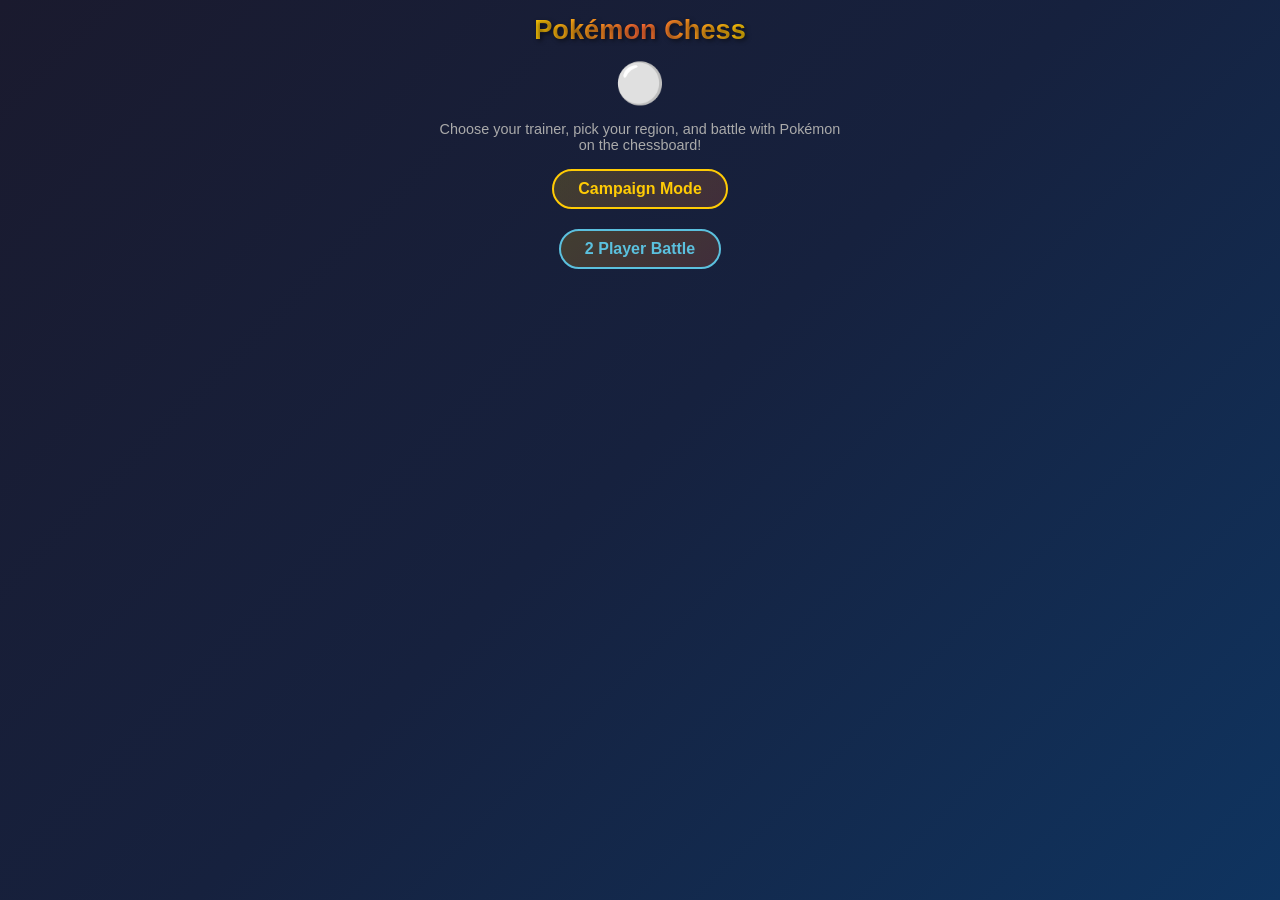
==== index.html @ b6a2389e "Add single-player campaign mode with AI, gym leaders, and Mew boss fight Major feature additions: - " ====
<!DOCTYPE html>
<html lang="en">
<head>
<meta charset="UTF-8">
<meta name="viewport" content="width=device-width, initial-scale=1.0, user-scalable=no">
<title>Pok&eacute;mon Chess</title>
<style>
*{margin:0;padding:0;box-sizing:border-box}
body{background:linear-gradient(135deg,#1a1a2e 0%,#16213e 50%,#0f3460 100%);min-height:100vh;display:flex;flex-direction:column;align-items:center;font-family:'Segoe UI',Tahoma,Geneva,Verdana,sans-serif;color:#fff;overflow-x:hidden;padding:8px;-webkit-tap-highlight-color:transparent;user-select:none}
h1{font-size:1.7em;margin:6px 0;text-align:center;text-shadow:2px 2px 4px rgba(0,0,0,.5);background:linear-gradient(90deg,#ffcb05,#ff6b35,#ffcb05);-webkit-background-clip:text;-webkit-text-fill-color:transparent;background-clip:text}
.screen{display:none;flex-direction:column;align-items:center;width:100%;max-width:420px}
.screen.active{display:flex}
.subtitle{color:#ffcb05;font-size:1.1em;margin:8px 0 4px;text-align:center}
.section-label{color:#aaa;font-size:.8em;margin:10px 0 4px;text-transform:uppercase;letter-spacing:1px}
.name-input{width:80%;max-width:260px;padding:9px 14px;border:2px solid #ffcb05;border-radius:12px;background:rgba(255,255,255,.08);color:#fff;font-size:1.05em;text-align:center;outline:none}
.name-input::placeholder{color:rgba(255,255,255,.3)}
.name-input:focus{border-color:#ff6b35}
.avatar-grid{display:grid;grid-template-columns:repeat(4,1fr);gap:6px;margin:4px 0;width:100%;max-width:300px}
.avatar-option{display:flex;flex-direction:column;align-items:center;padding:6px 2px;border:2px solid rgba(255,255,255,.12);border-radius:10px;background:rgba(255,255,255,.04);cursor:pointer;transition:all .15s}
.avatar-option:active{transform:scale(.95)}
.avatar-option.selected{border-color:#ffcb05;background:rgba(255,203,5,.15)}
.avatar-option img{width:44px;height:44px;image-rendering:pixelated}
.avatar-option span{font-size:.55em;color:#ccc;margin-top:1px}
.region-grid{display:grid;grid-template-columns:1fr 1fr;gap:7px;width:100%;margin:4px 0}
.region-card{border:2px solid rgba(255,255,255,.12);border-radius:12px;padding:8px 6px;background:rgba(255,255,255,.04);cursor:pointer;transition:all .15s;text-align:center}
.region-card:active{transform:scale(.97)}
.region-card.selected{border-color:#ffcb05;background:rgba(255,203,5,.12)}
.region-card .rname{font-weight:bold;color:#ffcb05;font-size:.9em;margin-bottom:4px}
.region-card .rpoke{display:flex;justify-content:center;gap:1px;flex-wrap:wrap}
.region-card .rpoke img{width:24px;height:24px;image-rendering:pixelated}
.btn{padding:9px 24px;border:2px solid #ffcb05;border-radius:22px;background:linear-gradient(135deg,rgba(255,203,5,.18),rgba(255,107,53,.18));color:#ffcb05;font-size:1em;font-weight:bold;cursor:pointer;transition:all .2s;margin:10px 0}
.btn:active{background:rgba(255,203,5,.4);transform:scale(.95)}
.btn:disabled{opacity:.35;cursor:default}
.btn.small{padding:7px 16px;font-size:.85em;margin:6px 4px}

/* Campaign map */
.map-scroll{width:100%;max-height:65vh;overflow-y:auto;padding:4px 0}
.map-region{border:2px solid rgba(255,255,255,.1);border-radius:12px;margin:6px 0;padding:8px 10px;background:rgba(255,255,255,.04)}
.map-region.locked{opacity:.4}
.map-region.current{border-color:#ffcb05}
.map-region .mr-name{font-weight:bold;color:#ffcb05;font-size:.95em;margin-bottom:4px}
.map-region .mr-pokemon{display:flex;gap:2px;margin-bottom:6px}
.map-region .mr-pokemon img{width:20px;height:20px;image-rendering:pixelated}
.map-opp{display:flex;align-items:center;gap:8px;padding:5px 6px;border-radius:8px;margin:3px 0;background:rgba(255,255,255,.04);cursor:pointer;transition:all .15s}
.map-opp:active{transform:scale(.98)}
.map-opp.beaten{opacity:.55}
.map-opp.beaten::after{content:'\\2713';color:#4caf50;font-weight:bold;margin-left:auto;font-size:1.1em}
.map-opp.current-opp{border:1px solid #ffcb05;background:rgba(255,203,5,.1)}
.map-opp.locked-opp{opacity:.3;pointer-events:none}
.map-opp img{width:32px;height:32px;image-rendering:pixelated}
.map-opp .mo-name{font-size:.8em;font-weight:bold}
.map-opp .mo-type{font-size:.65em;color:#aaa}
.map-final{border:2px solid #da70d6;background:rgba(218,112,214,.1);border-radius:12px;margin:6px 0;padding:10px;text-align:center;cursor:pointer}
.map-final.locked{opacity:.3;pointer-events:none}
.map-final img{width:48px;height:48px;image-rendering:pixelated}
.map-final .mf-name{color:#da70d6;font-weight:bold;font-size:1.1em}

/* Pre-battle */
.prebattle-card{text-align:center;margin:10px 0;padding:16px;border:2px solid #ffcb05;border-radius:16px;background:rgba(255,255,255,.06);width:100%}
.prebattle-card img{width:64px;height:64px;image-rendering:pixelated}
.prebattle-card .pb-name{font-size:1.1em;font-weight:bold;color:#ffcb05;margin:6px 0 2px}
.prebattle-card .pb-type{color:#aaa;font-size:.8em}
.prebattle-card .pb-quote{color:#ccc;font-size:.85em;font-style:italic;margin:6px 0}
.prebattle-card .pb-pokemon{display:flex;justify-content:center;gap:3px;margin-top:6px}
.prebattle-card .pb-pokemon img{width:28px;height:28px}
.tv-badge{background:#e040fb;color:#fff;font-size:.65em;padding:2px 8px;border-radius:10px;font-weight:bold;display:inline-block;margin:4px 0}

/* VS screen */
.vs-banner{display:flex;align-items:center;gap:14px;margin:16px 0}
.vs-trainer{text-align:center}
.vs-trainer img{width:56px;height:56px;image-rendering:pixelated}
.vs-trainer .vs-name{font-weight:bold;font-size:.85em;color:#ffcb05}
.vs-trainer .vs-region{font-size:.65em;color:#aaa}
.vs-text{font-size:1.8em;font-weight:bold;color:#ff6b35;text-shadow:0 0 10px rgba(255,107,53,.5)}

/* Game screen */
#status{font-size:1em;margin:3px 0;padding:5px 16px;border-radius:18px;background:rgba(255,255,255,.1);backdrop-filter:blur(10px);text-align:center;min-height:30px;display:flex;align-items:center;justify-content:center;transition:background .3s}
#status.red-turn{background:rgba(220,50,50,.3)}
#status.blue-turn{background:rgba(50,100,220,.3)}
#status.check{background:rgba(255,200,0,.4)}
#status.gameover{background:rgba(255,215,0,.4)}
.player-bar{display:flex;align-items:center;gap:5px;width:100%;max-width:420px;padding:3px 4px;font-size:.75em}
.player-bar img.pav{width:26px;height:26px;image-rendering:pixelated;border-radius:50%;border:2px solid rgba(255,255,255,.2)}
.player-bar.active-turn img.pav{border-color:#ffcb05}
.player-bar .pname{font-weight:bold}
.player-bar .pregion{color:#aaa;font-size:.8em}
.player-bar .captured-row{display:flex;flex-wrap:wrap;gap:1px;margin-left:auto}
.player-bar .captured-row img{width:16px;height:16px;image-rendering:pixelated}
#board-container{position:relative;width:min(95vw,420px);height:min(95vw,420px)}
#board{display:grid;grid-template-columns:repeat(8,1fr);grid-template-rows:repeat(8,1fr);width:100%;height:100%;border:3px solid #ffcb05;border-radius:6px;overflow:hidden;box-shadow:0 0 25px rgba(255,203,5,.3)}
.cell{display:flex;align-items:center;justify-content:center;position:relative;cursor:pointer;transition:background .15s}
.cell.light{background:#f0d9b5}
.cell.dark{background:#b58863}
.cell.selected{background:#ffeb3b!important;box-shadow:inset 0 0 10px rgba(255,200,0,.6)}
.cell.legal{background:radial-gradient(circle,rgba(0,0,0,.25) 22%,transparent 23%) center/100% 100% no-repeat,inherit}
.cell.capture-legal{background:radial-gradient(circle,transparent 50%,rgba(0,0,0,.25) 51%) center/100% 100% no-repeat,inherit}
.cell.last-from{background:rgba(255,255,100,.45)!important}
.cell.last-to{background:rgba(255,255,100,.55)!important}
.cell.in-check{background:radial-gradient(circle,#f00 0%,#ff000088 40%,transparent 70%) center/100% 100% no-repeat,inherit!important}
.cell img{width:85%;height:85%;image-rendering:pixelated;pointer-events:none;filter:drop-shadow(1px 1px 2px rgba(0,0,0,.4));transition:transform .15s}
.cell:active img{transform:scale(1.1)}
.cell .piece-label{position:absolute;bottom:0;font-size:.4em;font-weight:bold;color:#333;text-shadow:0 0 3px #fff;pointer-events:none;line-height:1}
#controls{margin:4px 0;display:flex;gap:6px;flex-wrap:wrap;justify-content:center}
#controls button{padding:6px 14px;border:2px solid #ffcb05;border-radius:18px;background:rgba(255,203,5,.12);color:#ffcb05;font-size:.8em;font-weight:bold;cursor:pointer;transition:all .2s}
#controls button:active{background:rgba(255,203,5,.35);transform:scale(.95)}

/* Promotion overlay */
#promotion-overlay{display:none;position:fixed;top:0;left:0;right:0;bottom:0;background:rgba(0,0,0,.75);z-index:100;align-items:center;justify-content:center}
#promotion-overlay.active{display:flex}
#promotion-box{background:linear-gradient(135deg,#2a2a4a,#1a1a3e);border:3px solid #ffcb05;border-radius:16px;padding:18px;text-align:center}
#promotion-box h2{margin-bottom:12px;color:#ffcb05;font-size:1.1em}
#promotion-options{display:flex;gap:8px;justify-content:center}
.promo-choice{width:60px;height:60px;border:2px solid #ffcb05;border-radius:10px;background:rgba(255,255,255,.1);cursor:pointer;display:flex;flex-direction:column;align-items:center;justify-content:center;padding:3px}
.promo-choice:active{background:rgba(255,203,5,.3);transform:scale(.95)}
.promo-choice img{width:36px;height:36px;image-rendering:pixelated}
.promo-choice span{font-size:.5em;color:#ccc;margin-top:1px}

/* Capture move text */
#move-announce{position:fixed;top:40%;left:50%;transform:translate(-50%,-50%);font-size:1.15em;font-weight:bold;color:#ffcb05;text-shadow:2px 2px 6px rgba(0,0,0,.9),0 0 20px rgba(255,203,5,.4);z-index:50;pointer-events:none;white-space:nowrap;opacity:0;transition:none}
#move-announce.show{animation:moveAnim 1.6s ease-out forwards}
@keyframes moveAnim{0%{opacity:1;transform:translate(-50%,-50%) scale(.8)}15%{opacity:1;transform:translate(-50%,-50%) scale(1.1)}70%{opacity:1}100%{opacity:0;transform:translate(-50%,-70%) scale(1)}}

/* Legend */
#legend{margin-top:3px;display:grid;grid-template-columns:1fr 1fr;gap:1px 14px;font-size:.62em;color:#aaa;max-width:420px;width:100%}
.legend-item{display:flex;align-items:center;gap:3px}
.legend-item img{width:16px;height:16px;image-rendering:pixelated}
.legend-hdr{grid-column:1/-1;font-size:1.1em;color:#ffcb05;font-weight:bold;margin:3px 0 1px}

/* Campaign complete */
.champion-screen{text-align:center;padding:20px}
.champion-screen img{width:80px;height:80px;image-rendering:pixelated}
.champion-screen h2{color:#ffcb05;margin:10px 0}

.title-pokeball{font-size:2.5em;margin:8px 0;animation:float 3s ease-in-out infinite}
@keyframes float{0%,100%{transform:translateY(0) rotate(0deg)}50%{transform:translateY(-8px) rotate(10deg)}}
</style>
</head>
<body>
<h1>Pok&eacute;mon Chess</h1>

<!-- TITLE -->
<div class="screen active" id="screen-title">
  <div class="title-pokeball">&#9898;</div>
  <p style="color:#aaa;text-align:center;margin:6px 0;font-size:.9em">
    Choose your trainer, pick your region, and battle with Pok&eacute;mon on the chessboard!
  </p>
  <button class="btn" onclick="startCampaign()">Campaign Mode</button>
  <button class="btn" onclick="start2Player()" style="border-color:#5bc0de;color:#5bc0de">2 Player Battle</button>
</div>

<!-- CAMPAIGN SETUP (player only) -->
<div class="screen" id="screen-camp-setup">
  <div class="subtitle">Create Your Trainer</div>
  <div class="section-label">Your Name</div>
  <input class="name-input" id="cs-name" placeholder="Enter name..." maxlength="16" autocomplete="off">
  <div class="section-label">Partner Pok&eacute;mon</div>
  <div class="avatar-grid" id="cs-avatars"></div>
  <div class="section-label">Choose Your Region</div>
  <div class="region-grid" id="cs-regions"></div>
  <button class="btn" id="cs-go" disabled onclick="finishCampSetup()">Begin Journey!</button>
</div>

<!-- CAMPAIGN MAP -->
<div class="screen" id="screen-map">
  <div class="subtitle" id="map-title">Campaign Map</div>
  <div class="map-scroll" id="map-scroll"></div>
  <button class="btn small" onclick="showScreen('screen-title')">Back to Title</button>
</div>

<!-- PRE-BATTLE -->
<div class="screen" id="screen-prebattle">
  <div class="subtitle">Trainer Battle!</div>
  <div class="prebattle-card" id="pb-card"></div>
  <button class="btn" id="pb-battle" onclick="launchBattle()">Battle!</button>
  <button class="btn small" onclick="showScreen('screen-map')">Back to Map</button>
</div>

<!-- VS SCREEN -->
<div class="screen" id="screen-vs">
  <div style="margin-top:16px;color:#aaa;font-size:.85em">GET READY!</div>
  <div class="vs-banner" id="vs-banner"></div>
</div>

<!-- 2 PLAYER SETUP (P1) -->
<div class="screen" id="screen-p1">
  <div class="subtitle">Player 1 &mdash; Create Your Trainer</div>
  <div class="section-label">Your Name</div>
  <input class="name-input" id="p1-name" placeholder="Enter name..." maxlength="16" autocomplete="off">
  <div class="section-label">Partner Pok&eacute;mon</div>
  <div class="avatar-grid" id="p1-avatars"></div>
  <div class="section-label">Choose Your Region</div>
  <div class="region-grid" id="p1-regions"></div>
  <button class="btn" id="p1-next" disabled onclick="finishP1()">Next &rarr;</button>
</div>

<!-- 2 PLAYER SETUP (P2) -->
<div class="screen" id="screen-p2">
  <div class="subtitle">Player 2 &mdash; Create Your Trainer</div>
  <div class="section-label">Your Name</div>
  <input class="name-input" id="p2-name" placeholder="Enter name..." maxlength="16" autocomplete="off">
  <div class="section-label">Partner Pok&eacute;mon</div>
  <div class="avatar-grid" id="p2-avatars"></div>
  <div class="section-label">Choose Your Region</div>
  <div class="region-grid" id="p2-regions"></div>
  <button class="btn" id="p2-next" disabled onclick="finishP2()">Battle! &#9889;</button>
</div>

<!-- GAME -->
<div class="screen" id="screen-game">
  <div class="player-bar" id="bar-top"></div>
  <div id="status"></div>
  <div id="board-container"><div id="board"></div></div>
  <div class="player-bar" id="bar-bottom"></div>
  <div id="controls"></div>
  <div id="legend"></div>
</div>

<!-- CHAMPION -->
<div class="screen" id="screen-champion">
  <div class="champion-screen" id="champ-content"></div>
</div>

<div id="promotion-overlay"><div id="promotion-box"><h2>Choose Evolution!</h2><div id="promotion-options"></div></div></div>
<div id="move-announce"></div>

<script>
// ============================================================
// POKÉMON CHESS — Campaign + 2-Player + AI Engine
// ============================================================

const S = 'https://raw.githubusercontent.com/PokeAPI/sprites/master/sprites/pokemon/';
function sprite(id) { return S + id + '.png'; }

// ===== REGIONS =====
const REGIONS = {
  kanto: { name:'Kanto', pieces:{
    K:{id:25,name:'Pikachu',move:'Thunderbolt'},Q:{id:150,name:'Mewtwo',move:'Psystrike'},
    R:{id:143,name:'Snorlax',move:'Body Slam'},B:{id:94,name:'Gengar',move:'Shadow Ball'},
    N:{id:78,name:'Rapidash',move:'Fire Blast'},P:{id:133,name:'Eevee',move:'Quick Attack'}}},
  johto: { name:'Johto', pieces:{
    K:{id:157,name:'Typhlosion',move:'Eruption'},Q:{id:249,name:'Lugia',move:'Aeroblast'},
    R:{id:208,name:'Steelix',move:'Iron Tail'},B:{id:196,name:'Espeon',move:'Psybeam'},
    N:{id:234,name:'Stantler',move:'Zen Headbutt'},P:{id:175,name:'Togepi',move:'Metronome'}}},
  hoenn: { name:'Hoenn', pieces:{
    K:{id:257,name:'Blaziken',move:'Blaze Kick'},Q:{id:384,name:'Rayquaza',move:'Dragon Ascent'},
    R:{id:306,name:'Aggron',move:'Iron Head'},B:{id:282,name:'Gardevoir',move:'Moonblast'},
    N:{id:359,name:'Absol',move:'Night Slash'},P:{id:258,name:'Mudkip',move:'Water Gun'}}},
  sinnoh: { name:'Sinnoh', pieces:{
    K:{id:448,name:'Lucario',move:'Aura Sphere'},Q:{id:483,name:'Dialga',move:'Roar of Time'},
    R:{id:411,name:'Bastiodon',move:'Metal Burst'},B:{id:468,name:'Togekiss',move:'Air Slash'},
    N:{id:405,name:'Luxray',move:'Thunder Fang'},P:{id:393,name:'Piplup',move:'Bubble Beam'}}},
  unova: { name:'Unova', pieces:{
    K:{id:571,name:'Zoroark',move:'Night Daze'},Q:{id:644,name:'Zekrom',move:'Bolt Strike'},
    R:{id:623,name:'Golurk',move:'Shadow Punch'},B:{id:609,name:'Chandelure',move:'Inferno'},
    N:{id:523,name:'Zebstrika',move:'Wild Charge'},P:{id:501,name:'Oshawott',move:'Razor Shell'}}},
  kalos: { name:'Kalos', pieces:{
    K:{id:658,name:'Greninja',move:'Water Shuriken'},Q:{id:716,name:'Xerneas',move:'Moonblast'},
    R:{id:713,name:'Avalugg',move:'Avalanche'},B:{id:655,name:'Delphox',move:'Mystical Fire'},
    N:{id:673,name:'Gogoat',move:'Horn Leech'},P:{id:656,name:'Froakie',move:'Bubble'}}},
  legendary: { name:'Legendary', pieces:{
    K:{id:151,name:'Mew',move:'Psychic'},Q:{id:493,name:'Arceus',move:'Judgment'},
    R:{id:383,name:'Groudon',move:'Precipice Blades'},B:{id:484,name:'Palkia',move:'Spacial Rend'},
    N:{id:245,name:'Suicune',move:'Hydro Pump'},P:{id:251,name:'Celebi',move:'Leaf Storm'}}},
};

const ROLE = {K:'King',Q:'Queen',R:'Rook',B:'Bishop',N:'Knight',P:'Pawn'};

const AVATARS = [
  {id:25,name:'Pikachu'},{id:6,name:'Charizard'},{id:150,name:'Mewtwo'},{id:448,name:'Lucario'},
  {id:133,name:'Eevee'},{id:658,name:'Greninja'},{id:384,name:'Rayquaza'},{id:94,name:'Gengar'},
  {id:249,name:'Lugia'},{id:257,name:'Blaziken'},{id:571,name:'Zoroark'},{id:282,name:'Gardevoir'},
];

// ===== CAMPAIGN OPPONENTS =====
const CAMPAIGN = [
  // Kanto
  {region:'kanto',name:'Bug Catcher Sam',avatarId:10,depth:2,mistakes:.45,quote:"My bugs are ready to battle!"},
  {region:'kanto',name:'Lass Jenny',avatarId:35,depth:2,mistakes:.35,quote:"Don't underestimate me!"},
  {region:'kanto',name:'Gym Leader Brock',avatarId:95,depth:2,mistakes:.18,quote:"My rock-solid defense is unbreakable!",gym:true},
  // Johto
  {region:'johto',name:'Youngster Joey',avatarId:19,depth:2,mistakes:.3,quote:"My Rattata is in the top percentage!"},
  {region:'johto',name:'Kimono Girl Naoko',avatarId:197,depth:2,mistakes:.2,quote:"The dance of battle begins..."},
  {region:'johto',name:'Gym Leader Whitney',avatarId:241,depth:2,mistakes:.1,quote:"Everyone says I'm really strong!",gym:true},
  // Hoenn
  {region:'hoenn',name:'Swimmer Darcy',avatarId:320,depth:2,mistakes:.18,quote:"The waves brought me a challenger!"},
  {region:'hoenn',name:'Ninja Boy Hiro',avatarId:291,depth:3,mistakes:.25,quote:"You won't see my moves coming!"},
  {region:'hoenn',name:'Gym Leader Norman',avatarId:289,depth:3,mistakes:.15,quote:"As a father and a leader, I won't hold back!",gym:true},
  // Sinnoh
  {region:'sinnoh',name:'Aroma Lady Rose',avatarId:407,depth:2,mistakes:.15,quote:"My garden taught me patience!"},
  {region:'sinnoh',name:'Ace Trainer Kenji',avatarId:398,depth:3,mistakes:.15,quote:"I've trained for this moment!"},
  {region:'sinnoh',name:'Gym Leader Volkner',avatarId:466,depth:3,mistakes:.05,quote:"Finally, a challenger worth my time!",gym:true},
  // Unova
  {region:'unova',name:'Scientist Colress',avatarId:601,depth:3,mistakes:.12,quote:"I shall analyze your every move!"},
  {region:'unova',name:'Veteran Rosa',avatarId:612,depth:3,mistakes:.06,quote:"I've defeated countless trainers!"},
  {region:'unova',name:'Gym Leader Elesa',avatarId:587,depth:3,mistakes:0,quote:"Prepare to be dazzled!",gym:true},
  // Kalos
  {region:'kalos',name:'Tourist Alexa',avatarId:695,depth:3,mistakes:.05,quote:"I've traveled the world for this!"},
  {region:'kalos',name:'Battle Girl Korrina',avatarId:701,depth:3,mistakes:0,quote:"My fighting spirit is unmatched!"},
  {region:'kalos',name:'Gym Leader Diantha',avatarId:700,depth:4,mistakes:.05,quote:"As Champion, I accept your challenge!",gym:true},
  // Mew
  {region:'legendary',name:'Mew',avatarId:151,depth:4,mistakes:0,quote:"Mew! Mew mew mew!",final:true},
];

const REGION_ORDER = ['kanto','johto','hoenn','sinnoh','unova','kalos'];

// ===== TV CHARACTERS (5% random encounter) =====
const TV_CHARS = [
  {name:'Ash Ketchum',avatarId:25,region:'kanto',depth:3,mistakes:.1,quote:"I'm gonna be a Pokémon Master!"},
  {name:'Misty',avatarId:121,region:'kanto',depth:2,mistakes:.15,quote:"I'm the Cerulean City Gym Leader!"},
  {name:'Gary Oak',avatarId:9,region:'kanto',depth:3,mistakes:.05,quote:"Smell ya later! ...After I beat you!"},
  {name:'Jessie & James',avatarId:52,region:null,depth:2,mistakes:.35,quote:"Prepare for trouble! And make it double!"},
  {name:'May',avatarId:267,region:'hoenn',depth:2,mistakes:.2,quote:"I'm gonna win this contest... I mean battle!"},
  {name:'Dawn',avatarId:394,region:'sinnoh',depth:2,mistakes:.2,quote:"No need to worry!"},
  {name:'Cynthia',avatarId:445,region:'sinnoh',depth:4,mistakes:0,quote:"I, the Champion, accept your challenge!"},
  {name:'Lance',avatarId:149,region:'johto',depth:3,mistakes:.05,quote:"I am Lance, the Dragon Master!"},
];

// ===== PIECE-SQUARE TABLES =====
const MAT = {P:100,N:320,B:330,R:500,Q:900,K:20000};
const PST = {
  P:[0,0,0,0,0,0,0,0,50,50,50,50,50,50,50,50,10,10,20,30,30,20,10,10,5,5,10,25,25,10,5,5,0,0,0,20,20,0,0,0,5,-5,-10,0,0,-10,-5,5,5,10,10,-20,-20,10,10,5,0,0,0,0,0,0,0,0],
  N:[-50,-40,-30,-30,-30,-30,-40,-50,-40,-20,0,0,0,0,-20,-40,-30,0,10,15,15,10,0,-30,-30,5,15,20,20,15,5,-30,-30,0,15,20,20,15,0,-30,-30,5,10,15,15,10,5,-30,-40,-20,0,5,5,0,-20,-40,-50,-40,-30,-30,-30,-30,-40,-50],
  B:[-20,-10,-10,-10,-10,-10,-10,-20,-10,0,0,0,0,0,0,-10,-10,0,10,10,10,10,0,-10,-10,5,5,10,10,5,5,-10,-10,0,5,10,10,5,0,-10,-10,10,5,10,10,5,10,-10,-10,5,0,0,0,0,5,-10,-20,-10,-10,-10,-10,-10,-10,-20],
  R:[0,0,0,0,0,0,0,0,5,10,10,10,10,10,10,5,-5,0,0,0,0,0,0,-5,-5,0,0,0,0,0,0,-5,-5,0,0,0,0,0,0,-5,-5,0,0,0,0,0,0,-5,-5,0,0,0,0,0,0,-5,0,0,0,5,5,0,0,0],
  Q:[-20,-10,-10,-5,-5,-10,-10,-20,-10,0,0,0,0,0,0,-10,-10,0,5,5,5,5,0,-10,-5,0,5,5,5,5,0,-5,0,0,5,5,5,5,0,-5,-10,5,5,5,5,5,0,-10,-10,0,5,0,0,0,0,-10,-20,-10,-10,-5,-5,-10,-10,-20],
  K:[-30,-40,-40,-50,-50,-40,-40,-30,-30,-40,-40,-50,-50,-40,-40,-30,-30,-40,-40,-50,-50,-40,-40,-30,-30,-40,-40,-50,-50,-40,-40,-30,-20,-30,-30,-40,-40,-30,-30,-20,-10,-20,-20,-20,-20,-20,-20,-10,20,20,0,0,0,0,20,20,20,30,10,0,0,10,30,20],
};

// ===== STATE =====
let mode = ''; // 'campaign' | '2player'
let players = [{name:'',avatarId:null,region:null},{name:'',avatarId:null,region:null}];
let POKEMON = {w:{},b:{}};
let board=[],turn='w',selected=null,legalCache=[],history=[],lastMove=null;
let castleRights={w:{K:true,Q:true},b:{K:true,Q:true}};
let enPassantTarget=null,capturedPieces={w:[],b:[]},gameOver=false,promotionPending=null;
let aiMode=false,aiConfig=null,aiThinking=false;
let campaignProgress=0, currentOpponent=null, isTvEncounter=false;

// ===== SCREEN MANAGEMENT =====
function showScreen(id){document.querySelectorAll('.screen').forEach(s=>s.classList.remove('active'));document.getElementById(id).classList.add('active')}
function esc(s){const d=document.createElement('div');d.textContent=s;return d.innerHTML}

// ===== SAVE/LOAD =====
function saveCampaign(){
  localStorage.setItem('pokechess',JSON.stringify({progress:campaignProgress,player:players[0]}));
}
function loadCampaign(){
  try{const d=JSON.parse(localStorage.getItem('pokechess'));if(d&&d.player&&d.player.name){players[0]=d.player;campaignProgress=d.progress||0;return true;}}catch(e){}return false;
}

// ===== CAMPAIGN FLOW =====
function startCampaign(){
  mode='campaign';
  if(loadCampaign()){showCampaignMap();return;}
  buildSetup('cs',0,false);
  showScreen('screen-camp-setup');
}

function finishCampSetup(){
  campaignProgress=0;saveCampaign();showCampaignMap();
}

function showCampaignMap(){
  const scroll=document.getElementById('map-scroll');
  scroll.innerHTML='';
  document.getElementById('map-title').textContent=`${esc(players[0].name)}'s Journey`;

  let allGymsBeaten=true;
  REGION_ORDER.forEach((rk,ri)=>{
    const reg=REGIONS[rk];
    const opps=CAMPAIGN.filter(o=>o.region===rk);
    const startIdx=CAMPAIGN.indexOf(opps[0]);
    const regionUnlocked=campaignProgress>=startIdx;
    if(opps.some(o=>o.gym&&CAMPAIGN.indexOf(o)>=campaignProgress))allGymsBeaten=false;

    const div=document.createElement('div');
    div.className='map-region'+(regionUnlocked?'':' locked')+(regionUnlocked&&campaignProgress>=startIdx&&campaignProgress<startIdx+opps.length?' current':'');

    let pokHtml='';
    for(const p of['K','Q','R','B','N','P'])pokHtml+=`<img src="${sprite(reg.pieces[p].id)}" alt="${reg.pieces[p].name}" title="${reg.pieces[p].name}">`;

    let oppsHtml='';
    opps.forEach((opp,oi)=>{
      const idx=startIdx+oi;
      const beaten=idx<campaignProgress;
      const isCurrent=idx===campaignProgress&&regionUnlocked;
      const locked=idx>campaignProgress;
      oppsHtml+=`<div class="map-opp${beaten?' beaten':''}${isCurrent?' current-opp':''}${locked?' locked-opp':''}" onclick="${isCurrent?`selectOpponent(${idx})`:''}">
        <img src="${sprite(opp.avatarId)}" alt="${esc(opp.name)}">
        <div><div class="mo-name">${esc(opp.name)}</div><div class="mo-type">${opp.gym?'Gym Leader':'Trainer'}</div></div>
      </div>`;
    });

    div.innerHTML=`<div class="mr-name">${regionUnlocked?'':'&#128274; '}${reg.name}</div><div class="mr-pokemon">${pokHtml}</div>${oppsHtml}`;
    scroll.appendChild(div);
  });

  // Mew
  const mewOpp=CAMPAIGN[CAMPAIGN.length-1];
  const mewUnlocked=campaignProgress>=CAMPAIGN.length-1;
  const mewDiv=document.createElement('div');
  mewDiv.className='map-final'+(mewUnlocked?'':' locked');
  mewDiv.innerHTML=`<img src="${sprite(151)}" alt="Mew"><div class="mf-name">${mewUnlocked?'Mew Awaits...':'???'}</div>`;
  if(mewUnlocked)mewDiv.onclick=()=>selectOpponent(CAMPAIGN.length-1);
  scroll.appendChild(mewDiv);

  showScreen('screen-map');
}

function selectOpponent(idx){
  let opp=CAMPAIGN[idx];
  isTvEncounter=false;

  // 5% TV character chance (not for gym leaders or Mew)
  if(!opp.gym&&!opp.final&&Math.random()<0.05){
    const tv=TV_CHARS[Math.floor(Math.random()*TV_CHARS.length)];
    opp={...tv,region:tv.region||opp.region,_tvChar:true};
    isTvEncounter=true;
  }

  currentOpponent={...opp,campIdx:idx};

  // Build pre-battle card
  const card=document.getElementById('pb-card');
  const reg=REGIONS[opp.region];
  let pokHtml='';
  for(const p of['K','Q','R','B','N','P'])pokHtml+=`<img src="${sprite(reg.pieces[p].id)}" title="${reg.pieces[p].name}">`;

  card.innerHTML=`
    ${isTvEncounter?'<div class="tv-badge">TV CHARACTER!</div>':''}
    <img src="${sprite(opp.avatarId)}" alt="${esc(opp.name)}">
    <div class="pb-name">${esc(opp.name)}</div>
    <div class="pb-type">${opp.gym?'Gym Leader':opp.final?'Final Boss':isTvEncounter?'Special Encounter':'Trainer'} &mdash; ${reg.name}</div>
    <div class="pb-quote">"${esc(opp.quote)}"</div>
    <div class="pb-pokemon">${pokHtml}</div>
  `;
  showScreen('screen-prebattle');
}

function launchBattle(){
  const opp=currentOpponent;
  const playerReg=REGIONS[players[0].region];
  const oppReg=REGIONS[opp.region];

  players[1]={name:opp.name,avatarId:opp.avatarId,region:opp.region};
  POKEMON={w:{},b:{}};
  for(const p of['K','Q','R','B','N','P']){
    POKEMON.w[p]={...playerReg.pieces[p],role:ROLE[p]};
    POKEMON.b[p]={...oppReg.pieces[p],role:ROLE[p]};
  }
  aiMode=true;
  aiConfig={depth:opp.depth,mistakes:opp.mistakes};
  preloadSprites();
  initBoard();
  showVsThen(()=>{showScreen('screen-game');renderGame();});
}

// ===== 2-PLAYER FLOW =====
function start2Player(){
  mode='2player';aiMode=false;
  buildSetup('p1',0,false);showScreen('screen-p1');
}
function finishP1(){buildSetup('p2',1,true);showScreen('screen-p2')}
function finishP2(){
  const r1=REGIONS[players[0].region],r2=REGIONS[players[1].region];
  POKEMON={w:{},b:{}};
  for(const p of['K','Q','R','B','N','P']){
    POKEMON.w[p]={...r1.pieces[p],role:ROLE[p]};
    POKEMON.b[p]={...r2.pieces[p],role:ROLE[p]};
  }
  preloadSprites();initBoard();
  showVsThen(()=>{showScreen('screen-game');renderGame();});
}

// ===== SETUP BUILDER =====
function buildSetup(prefix,pIdx,excludeTaken){
  players[pIdx]={name:'',avatarId:null,region:null};
  const nameEl=document.getElementById(prefix+'-name');
  const avEl=document.getElementById(prefix+'-avatars');
  const rgEl=document.getElementById(prefix+'-regions');
  const btn=document.getElementById(prefix+(prefix==='cs'?'-go':'-next'));
  nameEl.value='';
  btn.disabled=true;

  avEl.innerHTML='';
  AVATARS.forEach(av=>{
    const d=document.createElement('div');d.className='avatar-option';
    d.innerHTML=`<img src="${sprite(av.id)}" alt="${av.name}"><span>${av.name}</span>`;
    d.onclick=()=>{avEl.querySelectorAll('.avatar-option').forEach(a=>a.classList.remove('selected'));d.classList.add('selected');players[pIdx].avatarId=av.id;checkBtn()};
    avEl.appendChild(d);
  });

  rgEl.innerHTML='';
  Object.keys(REGIONS).forEach(k=>{
    if(k==='legendary')return;
    const r=REGIONS[k],taken=excludeTaken&&players[1-pIdx].region===k;
    const card=document.createElement('div');card.className='region-card';
    let imgs='';for(const p of['K','Q','R','B','N','P'])imgs+=`<img src="${sprite(r.pieces[p].id)}">`;
    card.innerHTML=`<div class="rname">${r.name}</div><div class="rpoke">${imgs}</div>`;
    if(taken){card.style.opacity='.3';card.style.pointerEvents='none';}
    else card.onclick=()=>{rgEl.querySelectorAll('.region-card').forEach(c=>c.classList.remove('selected'));card.classList.add('selected');players[pIdx].region=k;checkBtn()};
    rgEl.appendChild(card);
  });

  nameEl.oninput=()=>{players[pIdx].name=nameEl.value.trim();checkBtn()};
  function checkBtn(){btn.disabled=!(players[pIdx].name&&players[pIdx].avatarId&&players[pIdx].region)}
}

// ===== VS SCREEN =====
function showVsThen(cb){
  const b=document.getElementById('vs-banner');
  b.innerHTML=`
    <div class="vs-trainer"><img src="${sprite(players[0].avatarId)}"><div class="vs-name">${esc(players[0].name)}</div><div class="vs-region">${REGIONS[players[0].region].name}</div></div>
    <div class="vs-text">VS</div>
    <div class="vs-trainer"><img src="${sprite(players[1].avatarId)}"><div class="vs-name">${esc(players[1].name)}</div><div class="vs-region">${REGIONS[players[1].region].name}</div></div>`;
  showScreen('screen-vs');
  setTimeout(cb,2000);
}

// ===== CAPTURE MOVE ANNOUNCEMENT =====
function announceMove(color,piece){
  const info=POKEMON[color][piece];
  if(!info||!info.move)return;
  const el=document.getElementById('move-announce');
  el.textContent=`${info.name} used ${info.move}!`;
  el.classList.remove('show');
  void el.offsetWidth;
  el.classList.add('show');
  setTimeout(()=>el.classList.remove('show'),1700);
}

// ============================================================
// CHESS ENGINE
// ============================================================

function initBoard(){
  const back=['R','N','B','Q','K','B','N','R'];
  board=Array.from({length:8},()=>Array(8).fill(null));
  for(let c=0;c<8;c++){
    board[0][c]={color:'b',piece:back[c]};board[1][c]={color:'b',piece:'P'};
    board[6][c]={color:'w',piece:'P'};board[7][c]={color:'w',piece:back[c]};
  }
  turn='w';selected=null;legalCache=[];history=[];lastMove=null;
  castleRights={w:{K:true,Q:true},b:{K:true,Q:true}};
  enPassantTarget=null;capturedPieces={w:[],b:[]};gameOver=false;promotionPending=null;aiThinking=false;
}

function cloneBoard(b){return b.map(r=>r.map(c=>c?{...c}:null))}
function cloneCR(cr){return{w:{...cr.w},b:{...cr.b}}}

function findKing(b,col){
  for(let r=0;r<8;r++)for(let c=0;c<8;c++)if(b[r][c]&&b[r][c].color===col&&b[r][c].piece==='K')return{r,c};
  return null;
}

function isAttacked(b,r,c,by){
  const pd=by==='w'?1:-1;
  for(const dc of[-1,1]){const pr=r+pd,pc=c+dc;if(pr>=0&&pr<8&&pc>=0&&pc<8){const p=b[pr][pc];if(p&&p.color===by&&p.piece==='P')return true}}
  for(const[dr,dc]of[[-2,-1],[-2,1],[-1,-2],[-1,2],[1,-2],[1,2],[2,-1],[2,1]]){const nr=r+dr,nc=c+dc;if(nr>=0&&nr<8&&nc>=0&&nc<8){const p=b[nr][nc];if(p&&p.color===by&&p.piece==='N')return true}}
  for(let dr=-1;dr<=1;dr++)for(let dc=-1;dc<=1;dc++){if(!dr&&!dc)continue;const nr=r+dr,nc=c+dc;if(nr>=0&&nr<8&&nc>=0&&nc<8){const p=b[nr][nc];if(p&&p.color===by&&p.piece==='K')return true}}
  for(const[dr,dc]of[[0,1],[0,-1],[1,0],[-1,0]]){let nr=r+dr,nc=c+dc;while(nr>=0&&nr<8&&nc>=0&&nc<8){const p=b[nr][nc];if(p){if(p.color===by&&(p.piece==='R'||p.piece==='Q'))return true;break}nr+=dr;nc+=dc}}
  for(const[dr,dc]of[[1,1],[1,-1],[-1,1],[-1,-1]]){let nr=r+dr,nc=c+dc;while(nr>=0&&nr<8&&nc>=0&&nc<8){const p=b[nr][nc];if(p){if(p.color===by&&(p.piece==='B'||p.piece==='Q'))return true;break}nr+=dr;nc+=dc}}
  return false;
}

function inCheck(b,col){const k=findKing(b,col);return k?isAttacked(b,k.r,k.c,col==='w'?'b':'w'):false}

function pseudoMoves(b,r,c,cr,ep){
  const cell=b[r][c];if(!cell)return[];
  const mv=[],col=cell.color,en=col==='w'?'b':'w';
  const add=(tr,tc,f)=>{if(tr>=0&&tr<8&&tc>=0&&tc<8)mv.push({r:tr,c:tc,flag:f})};
  switch(cell.piece){
    case'P':{const d=col==='w'?-1:1,sr=col==='w'?6:1;
      if(!b[r+d]?.[c]){add(r+d,c);if(r===sr&&!b[r+2*d]?.[c])add(r+2*d,c,'double')}
      for(const dc of[-1,1]){const tr=r+d,tc=c+dc;if(tr>=0&&tr<8&&tc>=0&&tc<8){if(b[tr][tc]&&b[tr][tc].color===en)add(tr,tc);if(ep&&ep.r===tr&&ep.c===tc)add(tr,tc,'ep')}}break}
    case'N':for(const[dr,dc]of[[-2,-1],[-2,1],[-1,-2],[-1,2],[1,-2],[1,2],[2,-1],[2,1]]){const nr=r+dr,nc=c+dc;if(nr>=0&&nr<8&&nc>=0&&nc<8&&(!b[nr][nc]||b[nr][nc].color===en))add(nr,nc)}break;
    case'B':for(const[dr,dc]of[[1,1],[1,-1],[-1,1],[-1,-1]]){let nr=r+dr,nc=c+dc;while(nr>=0&&nr<8&&nc>=0&&nc<8){if(b[nr][nc]){if(b[nr][nc].color===en)add(nr,nc);break}add(nr,nc);nr+=dr;nc+=dc}}break;
    case'R':for(const[dr,dc]of[[0,1],[0,-1],[1,0],[-1,0]]){let nr=r+dr,nc=c+dc;while(nr>=0&&nr<8&&nc>=0&&nc<8){if(b[nr][nc]){if(b[nr][nc].color===en)add(nr,nc);break}add(nr,nc);nr+=dr;nc+=dc}}break;
    case'Q':for(const[dr,dc]of[[0,1],[0,-1],[1,0],[-1,0],[1,1],[1,-1],[-1,1],[-1,-1]]){let nr=r+dr,nc=c+dc;while(nr>=0&&nr<8&&nc>=0&&nc<8){if(b[nr][nc]){if(b[nr][nc].color===en)add(nr,nc);break}add(nr,nc);nr+=dr;nc+=dc}}break;
    case'K':
      for(let dr=-1;dr<=1;dr++)for(let dc=-1;dc<=1;dc++){if(!dr&&!dc)continue;const nr=r+dr,nc=c+dc;if(nr>=0&&nr<8&&nc>=0&&nc<8&&(!b[nr][nc]||b[nr][nc].color===en))add(nr,nc)}
      if(cr[col].K&&!inCheck(b,col)){if(!b[r][5]&&!b[r][6]&&b[r][7]&&b[r][7].piece==='R'&&b[r][7].color===col&&!isAttacked(b,r,5,en)&&!isAttacked(b,r,6,en))mv.push({r,c:6,flag:'castleK'});if(!b[r][3]&&!b[r][2]&&!b[r][1]&&b[r][0]&&b[r][0].piece==='R'&&b[r][0].color===col&&!isAttacked(b,r,3,en)&&!isAttacked(b,r,2,en))mv.push({r,c:2,flag:'castleQ'})}break;
  }
  return mv;
}

function legalMoves(b,r,c,cr,ep){
  const mvs=pseudoMoves(b,r,c,cr,ep),col=b[r][c].color;
  return mvs.filter(m=>{const nb=cloneBoard(b);nb[m.r][m.c]=nb[r][c];nb[r][c]=null;
    if(m.flag==='ep')nb[col==='w'?m.r+1:m.r-1][m.c]=null;
    if(m.flag==='castleK'){nb[m.r][5]=nb[m.r][7];nb[m.r][7]=null}
    if(m.flag==='castleQ'){nb[m.r][3]=nb[m.r][0];nb[m.r][0]=null}
    return!inCheck(nb,col)});
}

function hasLegal(b,col,cr,ep){
  for(let r=0;r<8;r++)for(let c=0;c<8;c++)if(b[r][c]&&b[r][c].color===col&&legalMoves(b,r,c,cr,ep).length>0)return true;return false;
}

function executeMove(fR,fC,tR,tC,flag,promo){
  history.push({board:cloneBoard(board),turn,castleRights:cloneCR(castleRights),enPassantTarget:enPassantTarget?{...enPassantTarget}:null,lastMove:lastMove?{from:{...lastMove.from},to:{...lastMove.to}}:null,capturedPieces:{w:[...capturedPieces.w],b:[...capturedPieces.b]},gameOver});
  const piece=board[fR][fC],captured=board[tR][tC],col=piece.color,en=col==='w'?'b':'w';
  let didCapture=false;

  if(captured){capturedPieces[col].push({color:captured.color,piece:captured.piece});didCapture=true}
  if(flag==='ep'){const eR=col==='w'?tR+1:tR-1;const ec=board[eR][tC];if(ec)capturedPieces[col].push({color:ec.color,piece:ec.piece});board[eR][tC]=null;didCapture=true}
  board[tR][tC]=piece;board[fR][fC]=null;
  if(flag==='castleK'){board[tR][5]=board[tR][7];board[tR][7]=null}
  if(flag==='castleQ'){board[tR][3]=board[tR][0];board[tR][0]=null}

  if(piece.piece==='P'&&(tR===0||tR===7)){
    if(promo){board[tR][tC]={color:col,piece:promo}}
    else{promotionPending={fR,fC,tR,tC,flag,didCapture};showPromotionDialog(col);return false}
  }

  if(piece.piece==='K'){castleRights[col].K=false;castleRights[col].Q=false}
  if(piece.piece==='R'){if(fC===0)castleRights[col].Q=false;if(fC===7)castleRights[col].K=false}
  if(captured&&captured.piece==='R'){if(tC===0&&tR===(en==='w'?7:0))castleRights[en].Q=false;if(tC===7&&tR===(en==='w'?7:0))castleRights[en].K=false}

  enPassantTarget=flag==='double'?{r:(fR+tR)/2,c:tC}:null;
  lastMove={from:{r:fR,c:fC},to:{r:tR,c:tC}};
  turn=en;selected=null;legalCache=[];

  if(didCapture)announceMove(col,piece.piece);
  updateStatus();renderGame();

  if(aiMode&&!gameOver&&turn==='b')scheduleAI();
  return true;
}

function updateStatus(){
  const chk=inCheck(board,turn),has=hasLegal(board,turn,castleRights,enPassantTarget);
  const winner=turn==='w'?'b':'w';
  if(!has){gameOver=true;
    if(chk)setStatus(`Checkmate! ${esc(players[winner==='w'?0:1].name)} wins!`,'gameover');
    else setStatus("Stalemate! It's a draw!",'gameover');
    if(mode==='campaign')setTimeout(showCampaignResult,1200);
  }else if(chk){setStatus(`Check! ${esc(players[turn==='w'?0:1].name)}'s turn`,'check');
  }else{setStatus(`${esc(players[turn==='w'?0:1].name)}'s Turn`,turn==='w'?'red-turn':'blue-turn')}
}

function setStatus(t,cls){const el=document.getElementById('status');el.innerHTML=t;el.className=cls||''}

function showPromotionDialog(col){
  const ov=document.getElementById('promotion-overlay'),opts=document.getElementById('promotion-options');
  ov.classList.add('active');opts.innerHTML='';
  for(const p of['Q','R','B','N']){
    const d=document.createElement('div');d.className='promo-choice';
    d.innerHTML=`<img src="${sprite(POKEMON[col][p].id)}" alt="${POKEMON[col][p].name}"><span>${POKEMON[col][p].name}</span>`;
    d.onclick=()=>{ov.classList.remove('active');completePromotion(p)};
    opts.appendChild(d);
  }
}

function completePromotion(choice){
  if(!promotionPending)return;
  const pp=promotionPending;promotionPending=null;
  const col=board[pp.tR][pp.tC].color,en=col==='w'?'b':'w';
  board[pp.tR][pp.tC]={color:col,piece:choice};
  enPassantTarget=null;lastMove={from:{r:pp.fR,c:pp.fC},to:{r:pp.tR,c:pp.tC}};
  turn=en;selected=null;legalCache=[];
  if(pp.didCapture)announceMove(col,'P');
  updateStatus();renderGame();
  if(aiMode&&!gameOver&&turn==='b')scheduleAI();
}

function undoMove(){
  if(!history.length||promotionPending||aiThinking)return;
  // In campaign mode, undo both player and AI move
  if(aiMode&&history.length>=2&&turn==='w'){
    history.pop();// undo AI
    const prev=history.pop();// undo player
    board=prev.board;turn=prev.turn;castleRights=prev.castleRights;enPassantTarget=prev.enPassantTarget;lastMove=prev.lastMove;capturedPieces=prev.capturedPieces;gameOver=prev.gameOver;
  }else{
    const prev=history.pop();board=prev.board;turn=prev.turn;castleRights=prev.castleRights;enPassantTarget=prev.enPassantTarget;lastMove=prev.lastMove;capturedPieces=prev.capturedPieces;gameOver=prev.gameOver;
  }
  selected=null;legalCache=[];
  if(!gameOver)setStatus(`${esc(players[turn==='w'?0:1].name)}'s Turn`,turn==='w'?'red-turn':'blue-turn');
  renderGame();
}

function onCellClick(r,c){
  if(gameOver||promotionPending||aiThinking)return;
  if(aiMode&&turn==='b')return;
  const cell=board[r][c];
  if(selected){
    const mv=legalCache.find(m=>m.r===r&&m.c===c);
    if(mv){executeMove(selected.r,selected.c,r,c,mv.flag);return}
    if(cell&&cell.color===turn){selected={r,c};legalCache=legalMoves(board,r,c,castleRights,enPassantTarget);render();return}
    selected=null;legalCache=[];render();return;
  }
  if(cell&&cell.color===turn){selected={r,c};legalCache=legalMoves(board,r,c,castleRights,enPassantTarget);render()}
}

// ===== CAMPAIGN RESULT =====
function showCampaignResult(){
  const playerWon=!hasLegal(board,turn==='w'?'w':'w',castleRights,enPassantTarget);
  // Figure out who won: if turn's side has no moves and is in check, the OTHER side won.
  // gameOver is true, check who won
  const loser=turn; // the side whose turn it is has no moves
  const winnerColor=loser==='w'?'b':'w';
  const isStalemate=!inCheck(board,loser);

  const ctrl=document.getElementById('controls');
  if(isStalemate||winnerColor==='b'){
    // Player lost or draw
    ctrl.innerHTML=`<button onclick="retryBattle()">Try Again</button><button onclick="showCampaignMap()">Back to Map</button>`;
  }else{
    // Player won!
    if(currentOpponent.final){
      // Beat Mew!
      campaignProgress=CAMPAIGN.length;saveCampaign();
      showChampionScreen();return;
    }
    campaignProgress=currentOpponent.campIdx+1;saveCampaign();
    ctrl.innerHTML=`<button onclick="showCampaignMap()">Continue</button>`;
  }
}

function retryBattle(){selectOpponent(currentOpponent.campIdx)}

function showChampionScreen(){
  const el=document.getElementById('champ-content');
  el.innerHTML=`
    <img src="${sprite(151)}" alt="Mew">
    <h2>CHAMPION!</h2>
    <p style="color:#ccc;margin:8px 0">${esc(players[0].name)} has defeated Mew and conquered all regions!</p>
    <p style="color:#ffcb05;font-size:1.2em">You are the Pok&eacute;mon Chess Champion!</p>
    <button class="btn" onclick="showScreen('screen-title')">Back to Title</button>
    <button class="btn small" onclick="resetCampaign()">New Campaign</button>
  `;
  showScreen('screen-champion');
}

function resetCampaign(){localStorage.removeItem('pokechess');startCampaign()}

// ============================================================
// AI ENGINE (Minimax + Alpha-Beta)
// ============================================================

function evaluate(b){
  let score=0;
  for(let r=0;r<8;r++)for(let c=0;c<8;c++){
    const cell=b[r][c];if(!cell)continue;
    const sign=cell.color==='w'?1:-1;
    const idx=cell.color==='w'?r*8+c:(7-r)*8+c;
    score+=sign*(MAT[cell.piece]+PST[cell.piece][idx]);
  }
  return score;
}

function getAllMoves(b,col,cr,ep){
  const mvs=[];
  for(let r=0;r<8;r++)for(let c=0;c<8;c++)
    if(b[r][c]&&b[r][c].color===col){
      const legal=legalMoves(b,r,c,cr,ep);
      for(const m of legal)mvs.push({fR:r,fC:c,tR:m.r,tC:m.c,flag:m.flag});
    }
  // Order: captures first (MVV-LVA)
  mvs.sort((a,mb)=>{
    const va=b[a.tR][a.tC]?MAT[b[a.tR][a.tC].piece]:0;
    const vb=b[mb.tR][mb.tC]?MAT[b[mb.tR][mb.tC].piece]:0;
    return vb-va;
  });
  return mvs;
}

function applyMove(b,mv,cr,ep){
  const nb=cloneBoard(b);
  const piece=nb[mv.fR][mv.fC],col=piece.color;
  nb[mv.tR][mv.tC]=piece;nb[mv.fR][mv.fC]=null;
  if(mv.flag==='ep')nb[col==='w'?mv.tR+1:mv.tR-1][mv.tC]=null;
  if(mv.flag==='castleK'){nb[mv.tR][5]=nb[mv.tR][7];nb[mv.tR][7]=null}
  if(mv.flag==='castleQ'){nb[mv.tR][3]=nb[mv.tR][0];nb[mv.tR][0]=null}
  if(piece.piece==='P'&&(mv.tR===0||mv.tR===7))nb[mv.tR][mv.tC]={color:col,piece:'Q'};
  const ncr=cloneCR(cr);
  if(piece.piece==='K'){ncr[col].K=false;ncr[col].Q=false}
  if(piece.piece==='R'){if(mv.fC===0)ncr[col].Q=false;if(mv.fC===7)ncr[col].K=false}
  const nep=mv.flag==='double'?{r:(mv.fR+mv.tR)/2,c:mv.tC}:null;
  return[nb,ncr,nep];
}

function minimax(b,depth,alpha,beta,isMax,cr,ep){
  if(depth===0)return evaluate(b);
  const col=isMax?'w':'b';
  const mvs=getAllMoves(b,col,cr,ep);
  if(mvs.length===0){
    if(inCheck(b,col))return isMax?-99999+depth:99999-depth;
    return 0;
  }
  if(isMax){
    let best=-Infinity;
    for(const mv of mvs){const[nb,ncr,nep]=applyMove(b,mv,cr,ep);const val=minimax(nb,depth-1,alpha,beta,false,ncr,nep);best=Math.max(best,val);alpha=Math.max(alpha,val);if(beta<=alpha)break}
    return best;
  }else{
    let best=Infinity;
    for(const mv of mvs){const[nb,ncr,nep]=applyMove(b,mv,cr,ep);const val=minimax(nb,depth-1,alpha,beta,true,ncr,nep);best=Math.min(best,val);beta=Math.min(beta,val);if(beta<=alpha)break}
    return best;
  }
}

function findBestMove(){
  const mvs=getAllMoves(board,'b',castleRights,enPassantTarget);
  if(mvs.length===0)return null;
  // Mistake: random move
  if(Math.random()<aiConfig.mistakes)return mvs[Math.floor(Math.random()*mvs.length)];
  let bestScore=Infinity,bestMvs=[];
  for(const mv of mvs){
    const[nb,ncr,nep]=applyMove(board,mv,castleRights,enPassantTarget);
    const score=minimax(nb,aiConfig.depth-1,-Infinity,Infinity,true,ncr,nep);
    if(score<bestScore){bestScore=score;bestMvs=[mv]}
    else if(score===bestScore)bestMvs.push(mv);
  }
  return bestMvs[Math.floor(Math.random()*bestMvs.length)];
}

function scheduleAI(){
  aiThinking=true;
  setStatus(`${esc(players[1].name)} is thinking...`,'blue-turn');
  setTimeout(()=>{
    const mv=findBestMove();
    aiThinking=false;
    if(mv){
      const piece=board[mv.tR][mv.tC];
      const promo=(board[mv.fR][mv.fC].piece==='P'&&(mv.tR===0||mv.tR===7))?'Q':undefined;
      executeMove(mv.fR,mv.fC,mv.tR,mv.tC,mv.flag,promo);
    }
  },400);
}

// ============================================================
// RENDERING
// ============================================================

function renderGame(){
  renderBars();render();renderControls();renderLegend();
}

function renderBars(){
  for(const[barId,pIdx,col]of[['bar-top',1,'b'],['bar-bottom',0,'w']]){
    const bar=document.getElementById(barId),p=players[pIdx];
    const isAct=turn===col&&!gameOver;
    bar.className='player-bar'+(isAct?' active-turn':'');
    let capHtml='';
    for(const cap of capturedPieces[col])capHtml+=`<img src="${sprite(POKEMON[cap.color][cap.piece].id)}">`;
    bar.innerHTML=`<img class="pav" src="${sprite(p.avatarId)}"><div><div class="pname">${esc(p.name)}</div><div class="pregion">${REGIONS[p.region].name}</div></div><div class="captured-row">${capHtml}</div>`;
  }
}

function render(){
  const bEl=document.getElementById('board');bEl.innerHTML='';
  const chk=inCheck(board,turn)?findKing(board,turn):null;
  for(let r=0;r<8;r++)for(let c=0;c<8;c++){
    const d=document.createElement('div');
    d.className='cell '+((r+c)%2===0?'light':'dark');
    if(selected&&selected.r===r&&selected.c===c)d.classList.add('selected');
    if(legalCache.some(m=>m.r===r&&m.c===c)){d.classList.add(board[r][c]||legalCache.find(m=>m.r===r&&m.c===c)?.flag==='ep'?'capture-legal':'legal')}
    if(lastMove){if(lastMove.from.r===r&&lastMove.from.c===c)d.classList.add('last-from');if(lastMove.to.r===r&&lastMove.to.c===c)d.classList.add('last-to')}
    if(chk&&chk.r===r&&chk.c===c)d.classList.add('in-check');
    const cell=board[r][c];
    if(cell){
      const img=document.createElement('img');img.src=sprite(POKEMON[cell.color][cell.piece].id);img.alt=POKEMON[cell.color][cell.piece].name;img.draggable=false;d.appendChild(img);
      const lbl=document.createElement('span');lbl.className='piece-label';lbl.textContent=POKEMON[cell.color][cell.piece].role;d.appendChild(lbl);
    }
    d.addEventListener('click',()=>onCellClick(r,c));bEl.appendChild(d);
  }
}

function renderControls(){
  const ctrl=document.getElementById('controls');
  if(mode==='campaign'&&gameOver)return; // campaign result handles this
  let html=`<button onclick="undoMove()">Undo</button>`;
  if(mode==='campaign')html+=`<button onclick="showCampaignMap()">Forfeit</button>`;
  else html+=`<button onclick="start2Player()">New Game</button>`;
  ctrl.innerHTML=html;
}

function renderLegend(){
  const el=document.getElementById('legend');el.innerHTML='';
  for(const[col,pIdx]of[['w',0],['b',1]]){
    const hdr=document.createElement('div');hdr.className='legend-hdr';
    hdr.textContent=`${players[pIdx].name} (${REGIONS[players[pIdx].region].name})`;
    el.appendChild(hdr);
    for(const p of['K','Q','R','B','N','P']){
      const item=document.createElement('div');item.className='legend-item';
      item.innerHTML=`<img src="${sprite(POKEMON[col][p].id)}"> ${POKEMON[col][p].name} = ${POKEMON[col][p].role}`;
      el.appendChild(item);
    }
  }
}

function preloadSprites(){
  for(const col of['w','b'])for(const p of['K','Q','R','B','N','P']){const i=new Image();i.src=sprite(POKEMON[col][p].id)}
}

// Preload avatars
AVATARS.forEach(a=>{const i=new Image();i.src=sprite(a.id)});
</script>
</body>
</html>
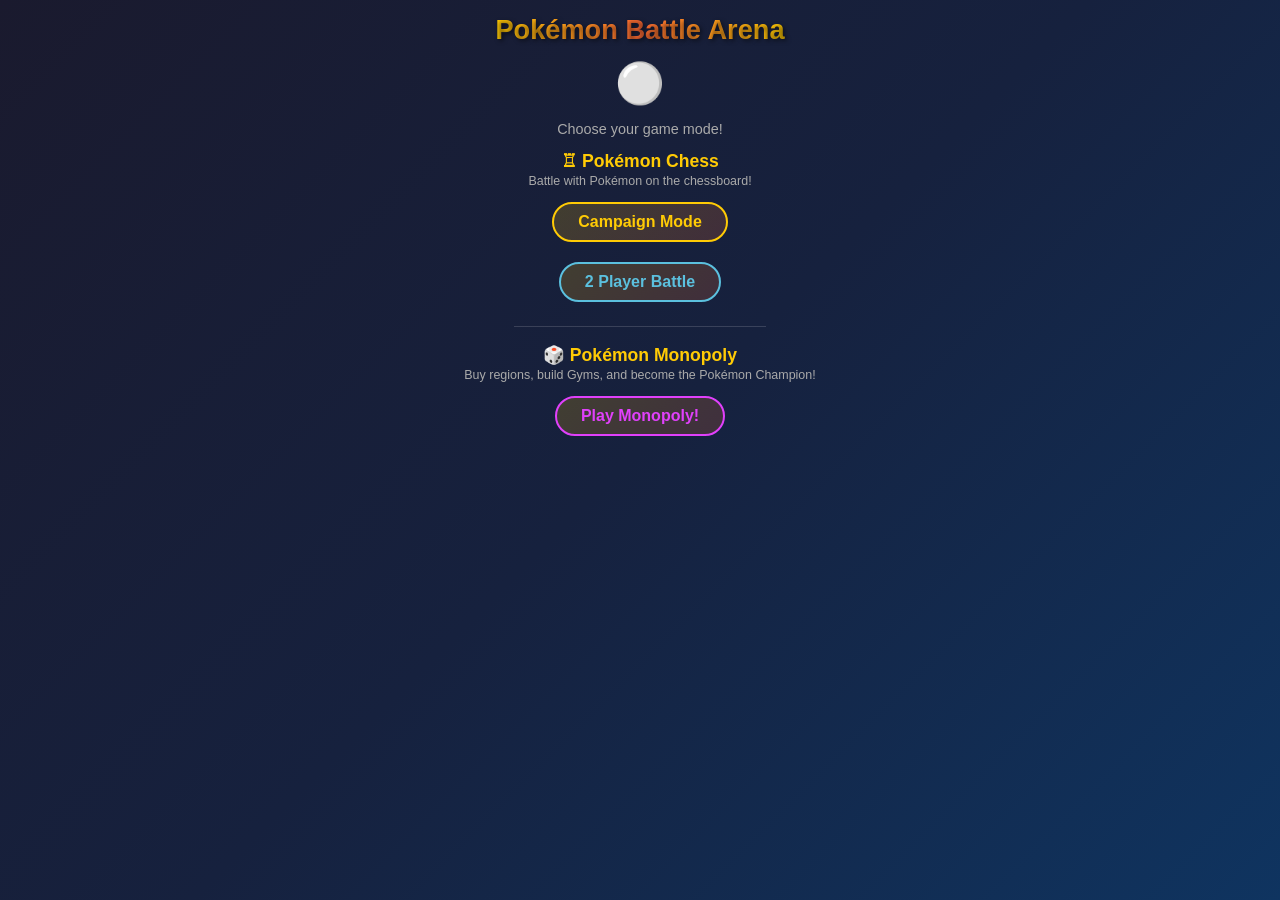
==== commit 36b55142: "Add Pokémon Monopoly game with full board, trading, and themed spaces - Complete 40-space Monopoly b" ====
--- a/index.html
+++ b/index.html
@@ -3,7 +3,7 @@
 <head>
 <meta charset="UTF-8">
 <meta name="viewport" content="width=device-width, initial-scale=1.0, user-scalable=no">
-<title>Pok&eacute;mon Chess</title>
+<title>Pok&eacute;mon Battle Arena</title>
 <style>
 *{margin:0;padding:0;box-sizing:border-box}
 body{background:linear-gradient(135deg,#1a1a2e 0%,#16213e 50%,#0f3460 100%);min-height:100vh;display:flex;flex-direction:column;align-items:center;font-family:'Segoe UI',Tahoma,Geneva,Verdana,sans-serif;color:#fff;overflow-x:hidden;padding:8px;-webkit-tap-highlight-color:transparent;user-select:none}
@@ -136,16 +136,22 @@
 </style>
 </head>
 <body>
-<h1>Pok&eacute;mon Chess</h1>
+<h1>Pok&eacute;mon Battle Arena</h1>
 
 <!-- TITLE -->
 <div class="screen active" id="screen-title">
   <div class="title-pokeball">&#9898;</div>
   <p style="color:#aaa;text-align:center;margin:6px 0;font-size:.9em">
-    Choose your trainer, pick your region, and battle with Pok&eacute;mon on the chessboard!
+    Choose your game mode!
   </p>
+  <div style="color:#ffcb05;font-size:1.1em;font-weight:bold;margin:8px 0 2px">&#9814; Pok&eacute;mon Chess</div>
+  <p style="color:#aaa;text-align:center;margin:0 0 4px;font-size:.78em">Battle with Pok&eacute;mon on the chessboard!</p>
   <button class="btn" onclick="startCampaign()">Campaign Mode</button>
   <button class="btn" onclick="start2Player()" style="border-color:#5bc0de;color:#5bc0de">2 Player Battle</button>
+  <div style="width:60%;height:1px;background:rgba(255,255,255,.15);margin:14px 0"></div>
+  <div style="color:#ffcb05;font-size:1.1em;font-weight:bold;margin:4px 0 2px">&#127922; Pok&eacute;mon Monopoly</div>
+  <p style="color:#aaa;text-align:center;margin:0 0 4px;font-size:.78em">Buy regions, build Gyms, and become the Pok&eacute;mon Champion!</p>
+  <button class="btn" onclick="window.location.href='monopoly.html'" style="border-color:#e040fb;color:#e040fb">Play Monopoly!</button>
 </div>
 
 <!-- CAMPAIGN SETUP (player only) -->
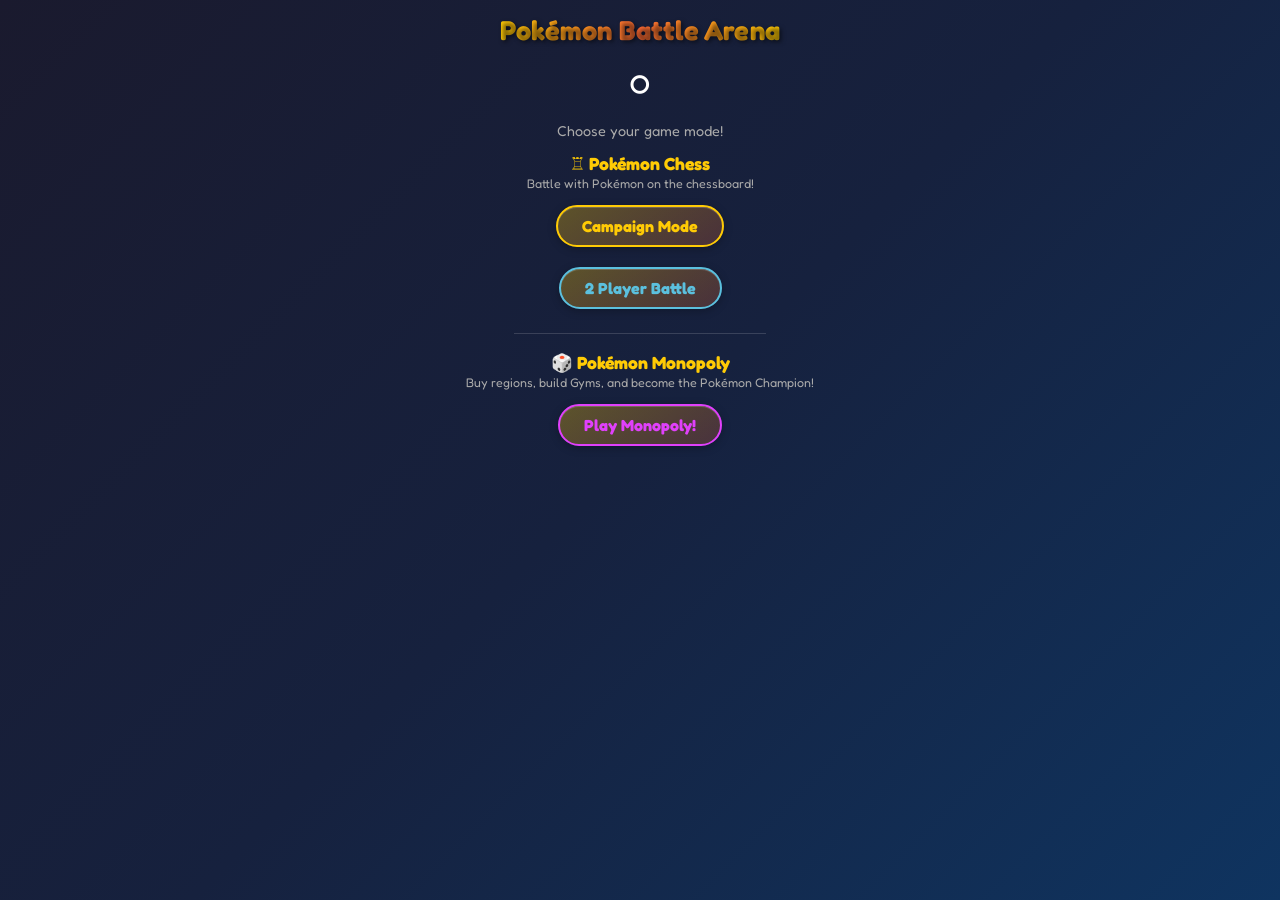
==== commit 800b70fc: "Add GameKit: shared modern design system + motion for both games Introduces a shared, dependency-fre" ====
--- a/index.html
+++ b/index.html
@@ -134,6 +134,7 @@
 .title-pokeball{font-size:2.5em;margin:8px 0;animation:float 3s ease-in-out infinite}
 @keyframes float{0%,100%{transform:translateY(0) rotate(0deg)}50%{transform:translateY(-8px) rotate(10deg)}}
 </style>
+<link rel="stylesheet" href="gamekit.css">
 </head>
 <body>
 <h1>Pok&eacute;mon Battle Arena</h1>
@@ -228,6 +229,23 @@
 
 <div id="promotion-overlay"><div id="promotion-box"><h2>Choose Evolution!</h2><div id="promotion-options"></div></div></div>
 <div id="move-announce"></div>
+
+<!-- Capture cinematic overlay (ChessFX) -->
+<style>
+#fx-overlay{position:fixed;inset:0;z-index:200;display:none;align-items:center;justify-content:center;opacity:0;transition:opacity .25s;background:radial-gradient(circle at 50% 38%,rgba(30,16,52,.55),rgba(0,0,0,.92));cursor:pointer}
+#fx-overlay.show{display:flex}
+#fx-canvas,#fx-canvas2d{position:absolute;inset:0;width:100%;height:100%;display:block}
+#fx-caption{position:absolute;bottom:13%;left:0;right:0;text-align:center;font-size:1.45em;font-weight:bold;color:#fff;padding:0 16px;pointer-events:none;text-shadow:0 2px 8px #000,0 0 20px rgba(255,203,5,.55)}
+#fx-skip{position:absolute;top:14px;right:16px;font-size:.78em;color:rgba(255,255,255,.75);background:rgba(0,0,0,.4);padding:6px 12px;border-radius:14px;pointer-events:none}
+#fx-flash{position:fixed;inset:0;z-index:201;background:#fff;opacity:0;pointer-events:none}
+</style>
+<div id="fx-overlay">
+  <canvas id="fx-canvas"></canvas>
+  <canvas id="fx-canvas2d" style="display:none"></canvas>
+  <div id="fx-caption"></div>
+  <div id="fx-skip">Tap to skip &#9197;</div>
+</div>
+<div id="fx-flash"></div>
 
 <script>
 // ============================================================
@@ -627,8 +645,17 @@
   lastMove={from:{r:fR,c:fC},to:{r:tR,c:tC}};
   turn=en;selected=null;legalCache=[];
 
-  if(didCapture)announceMove(col,piece.piece);
   updateStatus();renderGame();
+
+  if(didCapture){
+    const atkRole=piece.piece, atk=POKEMON[col]&&POKEMON[col][atkRole];
+    const dColor=captured?captured.color:en, dRole=captured?captured.piece:'P';
+    const def=POKEMON[dColor]&&POKEMON[dColor][dRole];
+    const cont=()=>{ if(aiMode&&!gameOver&&turn==='b')scheduleAI(); };
+    if(window.ChessFX&&atk&&def){ ChessFX.playCapture({atk,def,col,atkRole,onDone:cont}); }
+    else { announceMove(col,atkRole); cont(); }
+    return true;
+  }
 
   if(aiMode&&!gameOver&&turn==='b')scheduleAI();
   return true;
@@ -638,7 +665,7 @@
   const chk=inCheck(board,turn),has=hasLegal(board,turn,castleRights,enPassantTarget);
   const winner=turn==='w'?'b':'w';
   if(!has){gameOver=true;
-    if(chk)setStatus(`Checkmate! ${esc(players[winner==='w'?0:1].name)} wins!`,'gameover');
+    if(chk){setStatus(`Checkmate! ${esc(players[winner==='w'?0:1].name)} wins!`,'gameover');if(window.GK&&(mode==='2player'||winner==='w'))GK.confetti();}
     else setStatus("Stalemate! It's a draw!",'gameover');
     if(mode==='campaign')setTimeout(showCampaignResult,1200);
   }else if(chk){setStatus(`Check! ${esc(players[turn==='w'?0:1].name)}'s turn`,'check');
@@ -878,6 +905,7 @@
   let html=`<button onclick="undoMove()">Undo</button>`;
   if(mode==='campaign')html+=`<button onclick="showCampaignMap()">Forfeit</button>`;
   else html+=`<button onclick="start2Player()">New Game</button>`;
+  if(window.ChessFX)html+=`<button onclick="toggleFx()">&#10024; ${ChessFX.label()}</button>`;
   ctrl.innerHTML=html;
 }
 
@@ -902,5 +930,255 @@
 // Preload avatars
 AVATARS.forEach(a=>{const i=new Image();i.src=sprite(a.id)});
 </script>
+<script src="gamekit.js"></script>
+
+<!-- ============================================================ -->
+<!-- ChessFX — 2.5D capture cinematics (three.js, lazy-loaded)    -->
+<!-- ============================================================ -->
+<script>
+(function(){
+  const KEY='pkmnChessFx';
+  const MODES=['full','lite','off'];
+  const LABELS={full:'Full',lite:'Lite',off:'Off'};
+  function getSetting(){ const v=localStorage.getItem(KEY); return MODES.indexOf(v)>=0?v:'full'; }
+  function setSetting(v){ try{localStorage.setItem(KEY,v);}catch(e){} }
+  function label(){ return 'FX: '+LABELS[getSetting()]; }
+  function cycleSetting(){ const n=MODES[(MODES.indexOf(getSetting())+1)%MODES.length]; setSetting(n); return n; }
+
+  const SPRITE='https://raw.githubusercontent.com/PokeAPI/sprites/master/sprites/pokemon/';
+  const spriteUrl=id=>SPRITE+id+'.png';
+
+  function moveColorHex(move){
+    const m=(move||'').toLowerCase();
+    const map=[
+      [/(thunder|bolt|volt|charge|spark|zap|electro)/,'#ffe14d'],
+      [/(shadow|night|dark|hex|curse|daze)/,'#b06be6'],
+      [/(fire|blaze|ember|flame|burn|erupt|inferno|heat|flare|overheat)/,'#ff6b35'],
+      [/(water|hydro|bubble|aqua|surf|shell|splash|rain)/,'#4fc3f7'],
+      [/(psy|zen|future|mystical)/,'#ff6fae'],
+      [/(iron|metal|steel|gyro|bullet)/,'#b0bec5'],
+      [/(leaf|grass|seed|petal|leech|vine|solar|bloom|storm)/,'#66bb6a'],
+      [/(aura|fight|punch|kick|brick|close|focus|slam|headbutt)/,'#ff8a65'],
+      [/(dragon|spacial|outrage|draco|time|ascent)/,'#7e57c2'],
+      [/(ice|frost|freeze|avalanche|blizzard|aurora)/,'#81d4fa'],
+      [/(air|fly|wing|aero|gust|hurricane|sky|slash|cut)/,'#b3e5fc'],
+      [/(rock|stone|precipice|earth|ground|blade)/,'#c8a165'],
+      [/(fairy|moonblast|moon|dazzl|judgment|metronome)/,'#f8bbd0'],
+    ];
+    for(const [re,c] of map) if(re.test(m)) return c;
+    return '#ffcb05';
+  }
+  const hexToInt=h=>parseInt(h.replace('#',''),16);
+
+  let currentFinish=null;
+
+  function el(id){ return document.getElementById(id); }
+  function showOverlay(opts){
+    el('fx-caption').textContent=`${opts.atk.name} used ${opts.atk.move}!`;
+    el('fx-flash').style.opacity='0';
+    const ov=el('fx-overlay'); ov.classList.add('show');
+    requestAnimationFrame(()=>{ ov.style.opacity='1'; });
+  }
+  function hideOverlay(){
+    const ov=el('fx-overlay'); ov.style.opacity='0';
+    setTimeout(()=>ov.classList.remove('show'),260);
+  }
+
+  // ---- three.js lazy loader ----
+  let threeState=0, threeWaiters=[]; // 0 idle,1 loading,2 ready,3 failed
+  function ensureThree(cb){
+    if(window.THREE){ cb(window.THREE); return; }
+    if(threeState===3){ cb(null); return; }
+    threeWaiters.push(cb);
+    if(threeState===1) return;
+    threeState=1;
+    const s=document.createElement('script');
+    s.src='https://cdnjs.cloudflare.com/ajax/libs/three.js/r128/three.min.js';
+    s.onload=()=>{ threeState=2; const w=threeWaiters; threeWaiters=[]; w.forEach(f=>f(window.THREE)); };
+    s.onerror=()=>{ threeState=3; const w=threeWaiters; threeWaiters=[]; w.forEach(f=>f(null)); };
+    document.head.appendChild(s);
+  }
+
+  function canvasTexture(THREE,draw,sz){
+    const cv=document.createElement('canvas'); cv.width=cv.height=sz||128;
+    draw(cv.getContext('2d'),cv.width);
+    const t=new THREE.CanvasTexture(cv); return t;
+  }
+  function loadTex(loader,url){ return new Promise((res,rej)=>loader.load(url,res,undefined,rej)); }
+
+  let renderer=null, camera=null;
+
+  function run3D(opts){
+    ensureThree(function(THREE){
+      if(!THREE){ runCanvas2D(opts); return; }
+      try{ scene3D(THREE,opts); }
+      catch(e){ console.warn('ChessFX 3D failed',e); runCanvas2D(opts); }
+    });
+  }
+
+  function scene3D(THREE,opts){
+    el('fx-canvas').style.display='block';
+    el('fx-canvas2d').style.display='none';
+    showOverlay(opts);
+    const canvas=el('fx-canvas');
+    if(!renderer){
+      renderer=new THREE.WebGLRenderer({canvas,alpha:true,antialias:true});
+      renderer.setPixelRatio(Math.min(window.devicePixelRatio||1,2));
+      camera=new THREE.PerspectiveCamera(50,1,0.1,100);
+    }
+    const W=window.innerWidth,H=window.innerHeight;
+    renderer.setSize(W,H,false);
+    const camBaseY=1.15, camBaseZ=4.6;
+    camera.aspect=W/H; camera.position.set(0,camBaseY,camBaseZ); camera.lookAt(0,0.8,0); camera.updateProjectionMatrix();
+
+    const scene=new THREE.Scene();
+    const colHex=moveColorHex(opts.atk.move), colInt=hexToInt(colHex);
+
+    const floorTex=canvasTexture(THREE,(ctx,s)=>{
+      const g=ctx.createRadialGradient(s/2,s/2,8,s/2,s/2,s/2);
+      g.addColorStop(0,colHex); g.addColorStop(0.5,colHex+'55'); g.addColorStop(1,'rgba(0,0,0,0)');
+      ctx.fillStyle=g; ctx.fillRect(0,0,s,s);
+    },256);
+    const floor=new THREE.Mesh(new THREE.PlaneGeometry(15,9),new THREE.MeshBasicMaterial({map:floorTex,transparent:true,opacity:.7,depthWrite:false}));
+    floor.rotation.x=-Math.PI/2; scene.add(floor);
+
+    const dotTex=canvasTexture(THREE,(ctx,s)=>{
+      const g=ctx.createRadialGradient(s/2,s/2,0,s/2,s/2,s/2);
+      g.addColorStop(0,'#fff'); g.addColorStop(0.4,'#fff'); g.addColorStop(1,'rgba(255,255,255,0)');
+      ctx.fillStyle=g; ctx.fillRect(0,0,s,s);
+    },64);
+
+    const loader=new THREE.TextureLoader(); loader.crossOrigin='anonymous';
+    Promise.all([loadTex(loader,spriteUrl(opts.atk.id)),loadTex(loader,spriteUrl(opts.def.id))]).then(([atkTex,defTex])=>{
+      atkTex.magFilter=defTex.magFilter=THREE.NearestFilter;
+      const sz=1.7;
+      const atkMesh=new THREE.Mesh(new THREE.PlaneGeometry(sz,sz),new THREE.MeshBasicMaterial({map:atkTex,transparent:true,alphaTest:.05}));
+      const defMesh=new THREE.Mesh(new THREE.PlaneGeometry(sz,sz),new THREE.MeshBasicMaterial({map:defTex,transparent:true,alphaTest:.05}));
+      const baseY=sz/2;
+      atkMesh.scale.x=-1; atkMesh.position.set(-1.9,baseY,0);
+      defMesh.position.set(1.7,baseY,0);
+      scene.add(atkMesh,defMesh);
+
+      const proj=new THREE.Mesh(new THREE.SphereGeometry(0.2,12,12),new THREE.MeshBasicMaterial({color:colInt}));
+      proj.visible=false; scene.add(proj);
+
+      const N=70, pos=new Float32Array(N*3), vel=[];
+      for(let i=0;i<N;i++){ const a=Math.random()*Math.PI*2,sp=1+Math.random()*3.2; vel.push([Math.cos(a)*sp,1+Math.random()*3,Math.sin(a)*sp]); }
+      const pGeo=new THREE.BufferGeometry(); pGeo.setAttribute('position',new THREE.BufferAttribute(pos,3));
+      const pMat=new THREE.PointsMaterial({color:colInt,size:.36,map:dotTex,transparent:true,depthWrite:false,blending:THREE.AdditiveBlending});
+      const points=new THREE.Points(pGeo,pMat); points.visible=false; points.position.set(1.6,baseY,0); scene.add(points);
+
+      const flash=el('fx-flash');
+      const T={in:.3,impact:.82,faintEnd:1.55,end:1.95};
+      const start=performance.now(); let impacted=false,pStart=0,finished=false,raf;
+
+      function finish(){
+        if(finished)return; finished=true; cancelAnimationFrame(raf);
+        scene.traverse(o=>{ if(o.geometry&&o.geometry.dispose)o.geometry.dispose(); if(o.material){ if(o.material.map&&o.material.map.dispose)o.material.map.dispose(); if(o.material.dispose)o.material.dispose(); } });
+        hideOverlay(); opts.onDone();
+      }
+      currentFinish=finish;
+
+      function frame(now){
+        const t=(now-start)/1000;
+        let ax=-1.9;
+        if(t>=T.in){ const k=Math.min(1,(t-T.in)/(T.impact-T.in)); ax=-1.9+(1-Math.pow(1-k,3))*1.3; }
+        if(t>T.impact){ const k=Math.min(1,(t-T.impact)/.4); ax=-0.6-k*0.7; }
+        atkMesh.position.x=ax; atkMesh.position.y=baseY+Math.sin(t*9)*0.05;
+        if(!impacted) defMesh.position.y=baseY+Math.sin(t*7+1)*0.05;
+
+        if(t>=T.impact-0.27 && t<T.impact){ proj.visible=true; const k=(t-(T.impact-0.27))/0.27; proj.position.set(ax+(1.6-ax)*k,baseY,0.05); }
+        else proj.visible=false;
+
+        if(t>=T.impact && !impacted){ impacted=true; pStart=now; points.visible=true; flash.style.opacity='0.85'; }
+        if(impacted){
+          const pt=(now-pStart)/1000, arr=pGeo.attributes.position.array;
+          for(let i=0;i<N;i++){ arr[i*3]+=vel[i][0]*0.016; arr[i*3+1]+=(vel[i][1]-pt*5)*0.016; arr[i*3+2]+=vel[i][2]*0.016; }
+          pGeo.attributes.position.needsUpdate=true; pMat.opacity=Math.max(0,1-pt*1.4);
+          flash.style.opacity=String(Math.max(0,0.85-pt*3));
+          const amp=Math.max(0,0.2*(1-pt*3.2));
+          camera.position.x=(Math.random()-0.5)*amp*2; camera.position.y=camBaseY+(Math.random()-0.5)*amp*2;
+          const fk=Math.min(1,(t-T.impact)/(T.faintEnd-T.impact));
+          defMesh.material.opacity=1-fk; defMesh.scale.set(1-fk*0.6,Math.max(0.05,1-fk),1);
+          defMesh.rotation.z=fk*0.6; defMesh.position.y=baseY*(1-fk*0.5);
+        }
+        renderer.render(scene,camera);
+        if(t>=T.end){ finish(); return; }
+        raf=requestAnimationFrame(frame);
+      }
+      raf=requestAnimationFrame(frame);
+    }).catch(e=>{ console.warn('ChessFX texture load failed',e); runCanvas2D(opts); });
+  }
+
+  // ---- 2D canvas fallback (also "Lite" mode) ----
+  function runCanvas2D(opts){
+    el('fx-canvas').style.display='none';
+    const c=el('fx-canvas2d'); c.style.display='block';
+    showOverlay(opts);
+    const ctx=c.getContext('2d');
+    const DPR=Math.min(window.devicePixelRatio||1,2), W=window.innerWidth, H=window.innerHeight;
+    c.width=W*DPR; c.height=H*DPR; c.style.width=W+'px'; c.style.height=H+'px';
+    ctx.setTransform(DPR,0,0,DPR,0,0);
+    const colHex=moveColorHex(opts.atk.move);
+    const atkImg=new Image(), defImg=new Image();
+    atkImg.src=spriteUrl(opts.atk.id); defImg.src=spriteUrl(opts.def.id);
+    const cx=W/2, base=H*0.55, sz=Math.min(W,H)*0.27;
+    const flash=el('fx-flash');
+    let particles=null, impacted=false, finished=false, raf;
+    const start=performance.now();
+
+    function finish(){ if(finished)return; finished=true; cancelAnimationFrame(raf); hideOverlay(); opts.onDone(); }
+    currentFinish=finish;
+
+    function drawSprite(img,x,y,size,alpha,rot,flip){
+      if(!img.complete||!img.naturalWidth)return;
+      ctx.save(); ctx.globalAlpha=alpha; ctx.translate(x,y); ctx.rotate(rot); if(flip)ctx.scale(-1,1);
+      ctx.imageSmoothingEnabled=false; ctx.drawImage(img,-size/2,-size/2,size,size); ctx.restore();
+    }
+    function mkParticles(x,y){ const a=[]; for(let i=0;i<60;i++){ const ang=Math.random()*Math.PI*2,sp=2+Math.random()*6; a.push({x,y,vx:Math.cos(ang)*sp,vy:Math.sin(ang)*sp-3,r:2+Math.random()*4,life:1}); } return a; }
+
+    function frame(now){
+      const t=(now-start)/1000;
+      ctx.clearRect(0,0,W,H);
+      const g=ctx.createRadialGradient(cx,base+sz*0.4,8,cx,base+sz*0.4,W*0.6);
+      g.addColorStop(0,colHex+'66'); g.addColorStop(1,'rgba(0,0,0,0)');
+      ctx.fillStyle=g; ctx.fillRect(0,0,W,H);
+      let ax=cx-sz*1.4; const dx=cx+sz*1.0;
+      if(t>=0.3){ const k=Math.min(1,(t-0.3)/0.52); ax=cx-sz*1.4+(1-Math.pow(1-k,3))*sz*1.0; }
+      if(t>0.82){ const k=Math.min(1,(t-0.82)/0.4); ax-=k*sz*0.5; }
+      const bob=Math.sin(t*9)*4;
+      if(t>=0.82&&!impacted){ impacted=true; flash.style.opacity='0.8'; particles=mkParticles(dx,base); }
+      let ds=1,da=1,dr=0,dy=0;
+      if(impacted){ const fk=Math.min(1,(t-0.82)/0.73); ds=Math.max(0.05,1-fk*0.9); da=1-fk; dr=fk*0.5; dy=fk*sz*0.3; }
+      drawSprite(defImg,dx,base+bob*0.6+dy,sz*ds,da,dr,false);
+      drawSprite(atkImg,ax,base+bob,sz,1,0,true);
+      if(particles){ ctx.save(); ctx.globalCompositeOperation='lighter'; ctx.fillStyle=colHex; particles.forEach(p=>{ p.x+=p.vx; p.y+=p.vy; p.vy+=0.3; p.life-=0.02; if(p.life>0){ ctx.globalAlpha=Math.max(0,p.life); ctx.beginPath(); ctx.arc(p.x,p.y,p.r,0,7); ctx.fill(); } }); ctx.restore(); }
+      if(impacted){ const pt=t-0.82; flash.style.opacity=String(Math.max(0,0.8-pt*3)); }
+      if(t>=1.95){ finish(); return; }
+      raf=requestAnimationFrame(frame);
+    }
+    raf=requestAnimationFrame(frame);
+  }
+
+  function playCapture(o){
+    const mode=getSetting();
+    let called=false; const raw=o.onDone;
+    const opts={atk:o.atk,def:o.def,col:o.col,atkRole:o.atkRole,onDone:()=>{ if(called)return; called=true; raw&&raw(); }};
+    if(mode==='off'){ if(window.announceMove)announceMove(opts.col,opts.atkRole); opts.onDone(); return; }
+    // safety net so the game never stalls if anything hangs
+    setTimeout(()=>{ if(!called){ if(currentFinish){const f=currentFinish;currentFinish=null;f();} else opts.onDone(); } },4500);
+    try{ if(mode==='lite') runCanvas2D(opts); else run3D(opts); }
+    catch(e){ console.warn('ChessFX error',e); hideOverlay(); opts.onDone(); }
+  }
+
+  window.ChessFX={ playCapture, label, getSetting, cycleSetting };
+  window.toggleFx=function(){ cycleSetting(); if(typeof renderControls==='function'){ try{renderControls();}catch(e){} } };
+
+  document.addEventListener('DOMContentLoaded',()=>{
+    const ov=el('fx-overlay');
+    if(ov) ov.addEventListener('click',()=>{ if(currentFinish){ const f=currentFinish; currentFinish=null; f(); } });
+  });
+})();
+</script>
 </body>
 </html>
--- a/gamekit.css
+++ b/gamekit.css
@@ -0,0 +1,76 @@
+/* ============================================================
+   GameKit — shared modern design system for both Pokémon games
+   Loaded AFTER each game's inline <style> so it enhances the
+   shared primitives (body, .btn, .screen) without a rewrite.
+   Purely additive: layout/structure untouched; if it fails to
+   load, the games look exactly as before.
+   ============================================================ */
+@import url('https://fonts.googleapis.com/css2?family=Fredoka:wght@400;500;600;700&display=swap');
+
+:root{
+  --gk-font:'Fredoka','Segoe UI',Tahoma,system-ui,sans-serif;
+  --gk-gold:#ffcb05;
+  --gk-orange:#ff6b35;
+  --gk-ink:#10131f;
+  --gk-radius:16px;
+  --gk-radius-pill:999px;
+  --gk-shadow-sm:0 2px 8px rgba(0,0,0,.25);
+  --gk-shadow-md:0 6px 20px rgba(0,0,0,.35);
+  --gk-glass:rgba(255,255,255,.07);
+  --gk-glass-border:rgba(255,255,255,.14);
+  --gk-ease:cubic-bezier(.34,1.56,.64,1); /* springy */
+}
+
+/* Modern, kid-friendly rounded font everywhere */
+body{ font-family:var(--gk-font)!important; -webkit-font-smoothing:antialiased; text-rendering:optimizeLegibility; }
+h1,h2,h3,.subtitle,.lc-name,.mr-name{ font-family:var(--gk-font)!important; letter-spacing:.2px; }
+
+/* Polished buttons (shared by both games' .btn and small variants) */
+.btn{
+  font-family:var(--gk-font)!important;
+  background:linear-gradient(145deg,rgba(255,203,5,.30),rgba(255,107,53,.22))!important;
+  box-shadow:var(--gk-shadow-sm),inset 0 1px 0 rgba(255,255,255,.18)!important;
+  transition:transform .12s var(--gk-ease),box-shadow .18s ease,filter .18s ease,background .18s ease!important;
+  -webkit-tap-highlight-color:transparent;
+}
+.btn:hover{ filter:brightness(1.08); box-shadow:var(--gk-shadow-md),inset 0 1px 0 rgba(255,255,255,.2)!important; }
+.btn:active{ transform:scale(.94)!important; filter:brightness(1.12); }
+#controls button,.actions-bar .btn{
+  transition:transform .12s var(--gk-ease),box-shadow .18s ease,filter .18s ease!important;
+  box-shadow:var(--gk-shadow-sm)!important;
+}
+#controls button:active{ transform:scale(.94)!important; }
+
+/* Smooth entrance animation on every screen change (both games use .screen.active) */
+.screen.active{ animation:gkScreenIn .38s var(--gk-ease) both; }
+@keyframes gkScreenIn{
+  from{ opacity:0; transform:translateY(14px) scale(.985); }
+  to{ opacity:1; transform:none; }
+}
+
+/* Nicer scrollbars */
+*::-webkit-scrollbar{ width:8px;height:8px; }
+*::-webkit-scrollbar-thumb{ background:linear-gradient(var(--gk-gold),var(--gk-orange));border-radius:8px; }
+*::-webkit-scrollbar-track{ background:rgba(255,255,255,.05); }
+
+/* ---- GameKit widgets (toasts, confetti, fly-text) ---- */
+#gk-confetti{ position:fixed; inset:0; z-index:9000; pointer-events:none; }
+#gk-toasts{ position:fixed; left:0; right:0; bottom:18px; z-index:9001; display:flex; flex-direction:column; align-items:center; gap:8px; pointer-events:none; padding:0 12px; }
+.gk-toast{
+  font-family:var(--gk-font); font-weight:600; font-size:.92em; color:#fff;
+  background:rgba(16,19,31,.86); border:1px solid var(--gk-glass-border);
+  padding:10px 18px; border-radius:var(--gk-radius-pill);
+  box-shadow:var(--gk-shadow-md); backdrop-filter:blur(8px);
+  max-width:92vw; text-align:center;
+  animation:gkToastIn .35s var(--gk-ease) both;
+}
+.gk-toast.gk-out{ animation:gkToastOut .3s ease forwards; }
+@keyframes gkToastIn{ from{ opacity:0; transform:translateY(16px) scale(.9);} to{ opacity:1; transform:none; } }
+@keyframes gkToastOut{ to{ opacity:0; transform:translateY(10px) scale(.95); } }
+
+/* Respect users who prefer less motion */
+@media (prefers-reduced-motion:reduce){
+  .screen.active{ animation:none; }
+  .btn,.btn:active,#controls button:active{ transition:none!important; transform:none!important; }
+  .gk-toast{ animation:none; }
+}
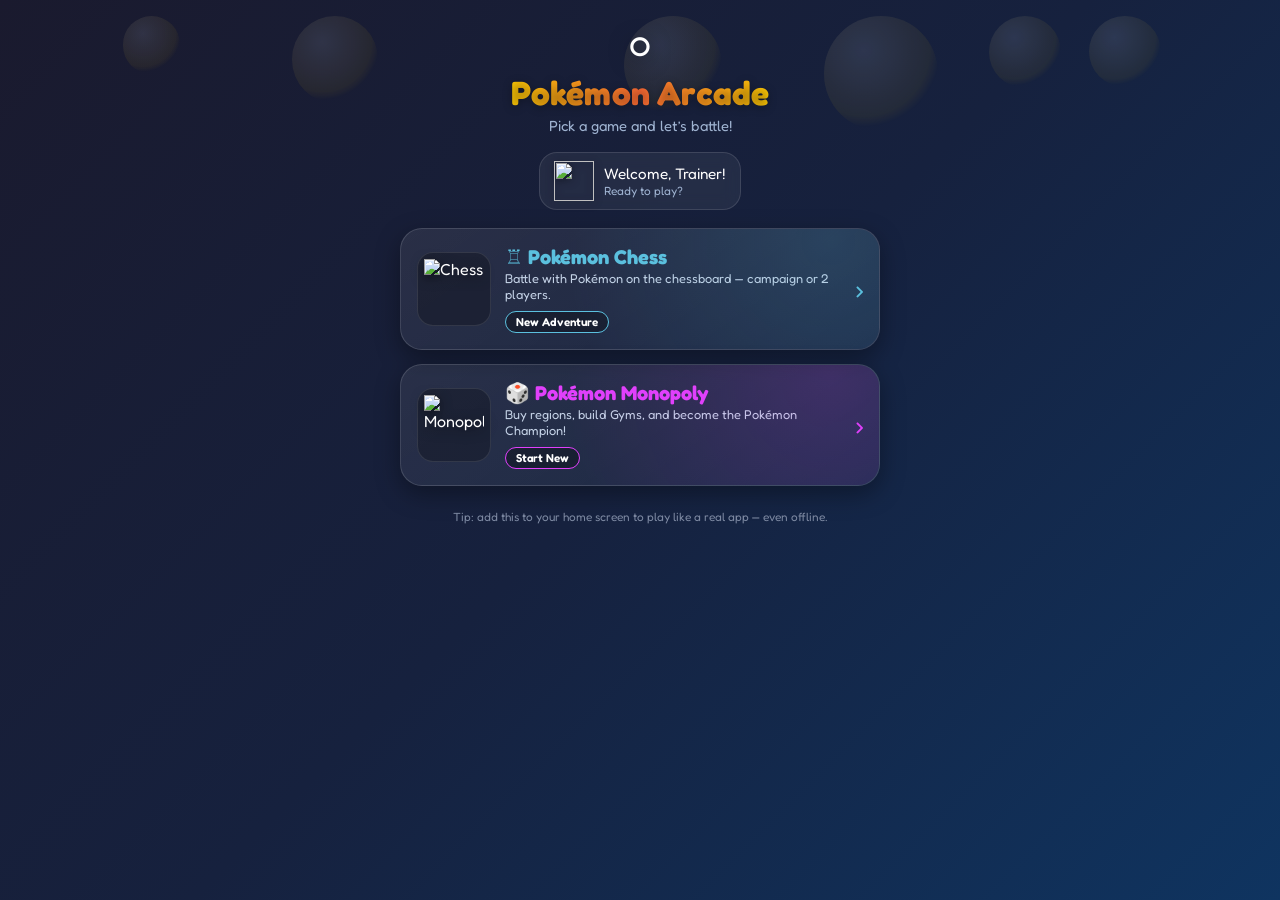
==== commit 0ab1657e: "Add unified arcade home screen as the front door index.html is now a polished arcade hub that launch" ====
--- a/index.html
+++ b/index.html
@@ -3,1182 +3,162 @@
 <head>
 <meta charset="UTF-8">
 <meta name="viewport" content="width=device-width, initial-scale=1.0, user-scalable=no">
-<title>Pok&eacute;mon Battle Arena</title>
+<title>Pok&eacute;mon Arcade</title>
+<link rel="manifest" href="manifest.webmanifest">
+<meta name="theme-color" content="#10131f">
+<meta name="apple-mobile-web-app-capable" content="yes">
+<meta name="apple-mobile-web-app-status-bar-style" content="black-translucent">
+<meta name="apple-mobile-web-app-title" content="PokéArcade">
+<link rel="apple-touch-icon" href="icon.svg">
+<link rel="icon" href="icon.svg" type="image/svg+xml">
 <style>
 *{margin:0;padding:0;box-sizing:border-box}
-body{background:linear-gradient(135deg,#1a1a2e 0%,#16213e 50%,#0f3460 100%);min-height:100vh;display:flex;flex-direction:column;align-items:center;font-family:'Segoe UI',Tahoma,Geneva,Verdana,sans-serif;color:#fff;overflow-x:hidden;padding:8px;-webkit-tap-highlight-color:transparent;user-select:none}
-h1{font-size:1.7em;margin:6px 0;text-align:center;text-shadow:2px 2px 4px rgba(0,0,0,.5);background:linear-gradient(90deg,#ffcb05,#ff6b35,#ffcb05);-webkit-background-clip:text;-webkit-text-fill-color:transparent;background-clip:text}
-.screen{display:none;flex-direction:column;align-items:center;width:100%;max-width:420px}
-.screen.active{display:flex}
-.subtitle{color:#ffcb05;font-size:1.1em;margin:8px 0 4px;text-align:center}
-.section-label{color:#aaa;font-size:.8em;margin:10px 0 4px;text-transform:uppercase;letter-spacing:1px}
-.name-input{width:80%;max-width:260px;padding:9px 14px;border:2px solid #ffcb05;border-radius:12px;background:rgba(255,255,255,.08);color:#fff;font-size:1.05em;text-align:center;outline:none}
-.name-input::placeholder{color:rgba(255,255,255,.3)}
-.name-input:focus{border-color:#ff6b35}
-.avatar-grid{display:grid;grid-template-columns:repeat(4,1fr);gap:6px;margin:4px 0;width:100%;max-width:300px}
-.avatar-option{display:flex;flex-direction:column;align-items:center;padding:6px 2px;border:2px solid rgba(255,255,255,.12);border-radius:10px;background:rgba(255,255,255,.04);cursor:pointer;transition:all .15s}
-.avatar-option:active{transform:scale(.95)}
-.avatar-option.selected{border-color:#ffcb05;background:rgba(255,203,5,.15)}
-.avatar-option img{width:44px;height:44px;image-rendering:pixelated}
-.avatar-option span{font-size:.55em;color:#ccc;margin-top:1px}
-.region-grid{display:grid;grid-template-columns:1fr 1fr;gap:7px;width:100%;margin:4px 0}
-.region-card{border:2px solid rgba(255,255,255,.12);border-radius:12px;padding:8px 6px;background:rgba(255,255,255,.04);cursor:pointer;transition:all .15s;text-align:center}
-.region-card:active{transform:scale(.97)}
-.region-card.selected{border-color:#ffcb05;background:rgba(255,203,5,.12)}
-.region-card .rname{font-weight:bold;color:#ffcb05;font-size:.9em;margin-bottom:4px}
-.region-card .rpoke{display:flex;justify-content:center;gap:1px;flex-wrap:wrap}
-.region-card .rpoke img{width:24px;height:24px;image-rendering:pixelated}
-.btn{padding:9px 24px;border:2px solid #ffcb05;border-radius:22px;background:linear-gradient(135deg,rgba(255,203,5,.18),rgba(255,107,53,.18));color:#ffcb05;font-size:1em;font-weight:bold;cursor:pointer;transition:all .2s;margin:10px 0}
-.btn:active{background:rgba(255,203,5,.4);transform:scale(.95)}
-.btn:disabled{opacity:.35;cursor:default}
-.btn.small{padding:7px 16px;font-size:.85em;margin:6px 4px}
+body{
+  background:linear-gradient(135deg,#1a1a2e 0%,#16213e 50%,#0f3460 100%);
+  min-height:100vh;color:#fff;overflow-x:hidden;
+  -webkit-tap-highlight-color:transparent;user-select:none;
+  display:flex;flex-direction:column;align-items:center;padding:16px 12px 28px;
+}
+/* drifting background pokéballs */
+.bg-orb{position:fixed;border-radius:50%;background:radial-gradient(circle at 35% 30%,rgba(255,255,255,.10),rgba(255,203,5,.06) 60%,transparent 70%);pointer-events:none;z-index:0;animation:drift linear infinite}
+@keyframes drift{0%{transform:translateY(20vh) scale(.8);opacity:0}10%{opacity:.7}90%{opacity:.7}100%{transform:translateY(-110vh) scale(1.1);opacity:0}}
 
-/* Campaign map */
-.map-scroll{width:100%;max-height:65vh;overflow-y:auto;padding:4px 0}
-.map-region{border:2px solid rgba(255,255,255,.1);border-radius:12px;margin:6px 0;padding:8px 10px;background:rgba(255,255,255,.04)}
-.map-region.locked{opacity:.4}
-.map-region.current{border-color:#ffcb05}
-.map-region .mr-name{font-weight:bold;color:#ffcb05;font-size:.95em;margin-bottom:4px}
-.map-region .mr-pokemon{display:flex;gap:2px;margin-bottom:6px}
-.map-region .mr-pokemon img{width:20px;height:20px;image-rendering:pixelated}
-.map-opp{display:flex;align-items:center;gap:8px;padding:5px 6px;border-radius:8px;margin:3px 0;background:rgba(255,255,255,.04);cursor:pointer;transition:all .15s}
-.map-opp:active{transform:scale(.98)}
-.map-opp.beaten{opacity:.55}
-.map-opp.beaten::after{content:'\\2713';color:#4caf50;font-weight:bold;margin-left:auto;font-size:1.1em}
-.map-opp.current-opp{border:1px solid #ffcb05;background:rgba(255,203,5,.1)}
-.map-opp.locked-opp{opacity:.3;pointer-events:none}
-.map-opp img{width:32px;height:32px;image-rendering:pixelated}
-.map-opp .mo-name{font-size:.8em;font-weight:bold}
-.map-opp .mo-type{font-size:.65em;color:#aaa}
-.map-final{border:2px solid #da70d6;background:rgba(218,112,214,.1);border-radius:12px;margin:6px 0;padding:10px;text-align:center;cursor:pointer}
-.map-final.locked{opacity:.3;pointer-events:none}
-.map-final img{width:48px;height:48px;image-rendering:pixelated}
-.map-final .mf-name{color:#da70d6;font-weight:bold;font-size:1.1em}
+.wrap{width:100%;max-width:480px;position:relative;z-index:1;display:flex;flex-direction:column;align-items:center}
 
-/* Pre-battle */
-.prebattle-card{text-align:center;margin:10px 0;padding:16px;border:2px solid #ffcb05;border-radius:16px;background:rgba(255,255,255,.06);width:100%}
-.prebattle-card img{width:64px;height:64px;image-rendering:pixelated}
-.prebattle-card .pb-name{font-size:1.1em;font-weight:bold;color:#ffcb05;margin:6px 0 2px}
-.prebattle-card .pb-type{color:#aaa;font-size:.8em}
-.prebattle-card .pb-quote{color:#ccc;font-size:.85em;font-style:italic;margin:6px 0}
-.prebattle-card .pb-pokemon{display:flex;justify-content:center;gap:3px;margin-top:6px}
-.prebattle-card .pb-pokemon img{width:28px;height:28px}
-.tv-badge{background:#e040fb;color:#fff;font-size:.65em;padding:2px 8px;border-radius:10px;font-weight:bold;display:inline-block;margin:4px 0}
+.hero{text-align:center;margin:10px 0 6px;animation:popIn .6s cubic-bezier(.34,1.56,.64,1) both}
+.hero .ball{font-size:2.6em;line-height:1;filter:drop-shadow(0 4px 10px rgba(0,0,0,.5));animation:bob 3s ease-in-out infinite}
+.hero h1{font-size:2.1em;margin:4px 0;background:linear-gradient(90deg,#ffcb05,#ff6b35,#ffcb05);-webkit-background-clip:text;background-clip:text;-webkit-text-fill-color:transparent;text-shadow:0 2px 10px rgba(0,0,0,.3)}
+.hero .tag{color:#9fb3d1;font-size:.92em}
 
-/* VS screen */
-.vs-banner{display:flex;align-items:center;gap:14px;margin:16px 0}
-.vs-trainer{text-align:center}
-.vs-trainer img{width:56px;height:56px;image-rendering:pixelated}
-.vs-trainer .vs-name{font-weight:bold;font-size:.85em;color:#ffcb05}
-.vs-trainer .vs-region{font-size:.65em;color:#aaa}
-.vs-text{font-size:1.8em;font-weight:bold;color:#ff6b35;text-shadow:0 0 10px rgba(255,107,53,.5)}
+.profile{display:flex;align-items:center;gap:10px;background:rgba(255,255,255,.06);border:1px solid rgba(255,255,255,.12);border-radius:18px;padding:8px 14px;margin:12px 0 4px;backdrop-filter:blur(8px);animation:popIn .6s .08s cubic-bezier(.34,1.56,.64,1) both}
+.profile img{width:40px;height:40px;image-rendering:pixelated;filter:drop-shadow(0 2px 4px rgba(0,0,0,.4))}
+.profile .pf-text{font-size:.95em}
+.profile .pf-text b{color:#ffcb05}
+.profile .pf-sub{color:#9fb3d1;font-size:.78em}
 
-/* Game screen */
-#status{font-size:1em;margin:3px 0;padding:5px 16px;border-radius:18px;background:rgba(255,255,255,.1);backdrop-filter:blur(10px);text-align:center;min-height:30px;display:flex;align-items:center;justify-content:center;transition:background .3s}
-#status.red-turn{background:rgba(220,50,50,.3)}
-#status.blue-turn{background:rgba(50,100,220,.3)}
-#status.check{background:rgba(255,200,0,.4)}
-#status.gameover{background:rgba(255,215,0,.4)}
-.player-bar{display:flex;align-items:center;gap:5px;width:100%;max-width:420px;padding:3px 4px;font-size:.75em}
-.player-bar img.pav{width:26px;height:26px;image-rendering:pixelated;border-radius:50%;border:2px solid rgba(255,255,255,.2)}
-.player-bar.active-turn img.pav{border-color:#ffcb05}
-.player-bar .pname{font-weight:bold}
-.player-bar .pregion{color:#aaa;font-size:.8em}
-.player-bar .captured-row{display:flex;flex-wrap:wrap;gap:1px;margin-left:auto}
-.player-bar .captured-row img{width:16px;height:16px;image-rendering:pixelated}
-#board-container{position:relative;width:min(95vw,420px);height:min(95vw,420px)}
-#board{display:grid;grid-template-columns:repeat(8,1fr);grid-template-rows:repeat(8,1fr);width:100%;height:100%;border:3px solid #ffcb05;border-radius:6px;overflow:hidden;box-shadow:0 0 25px rgba(255,203,5,.3)}
-.cell{display:flex;align-items:center;justify-content:center;position:relative;cursor:pointer;transition:background .15s}
-.cell.light{background:#f0d9b5}
-.cell.dark{background:#b58863}
-.cell.selected{background:#ffeb3b!important;box-shadow:inset 0 0 10px rgba(255,200,0,.6)}
-.cell.legal{background:radial-gradient(circle,rgba(0,0,0,.25) 22%,transparent 23%) center/100% 100% no-repeat,inherit}
-.cell.capture-legal{background:radial-gradient(circle,transparent 50%,rgba(0,0,0,.25) 51%) center/100% 100% no-repeat,inherit}
-.cell.last-from{background:rgba(255,255,100,.45)!important}
-.cell.last-to{background:rgba(255,255,100,.55)!important}
-.cell.in-check{background:radial-gradient(circle,#f00 0%,#ff000088 40%,transparent 70%) center/100% 100% no-repeat,inherit!important}
-.cell img{width:85%;height:85%;image-rendering:pixelated;pointer-events:none;filter:drop-shadow(1px 1px 2px rgba(0,0,0,.4));transition:transform .15s}
-.cell:active img{transform:scale(1.1)}
-.cell .piece-label{position:absolute;bottom:0;font-size:.4em;font-weight:bold;color:#333;text-shadow:0 0 3px #fff;pointer-events:none;line-height:1}
-#controls{margin:4px 0;display:flex;gap:6px;flex-wrap:wrap;justify-content:center}
-#controls button{padding:6px 14px;border:2px solid #ffcb05;border-radius:18px;background:rgba(255,203,5,.12);color:#ffcb05;font-size:.8em;font-weight:bold;cursor:pointer;transition:all .2s}
-#controls button:active{background:rgba(255,203,5,.35);transform:scale(.95)}
+.cards{display:flex;flex-direction:column;gap:14px;width:100%;margin-top:14px}
+.game-card{
+  display:flex;align-items:center;gap:14px;text-decoration:none;color:#fff;
+  background:linear-gradient(145deg,rgba(255,255,255,.08),rgba(255,255,255,.03));
+  border:1px solid rgba(255,255,255,.14);border-radius:22px;padding:16px;
+  box-shadow:0 8px 24px rgba(0,0,0,.35);position:relative;overflow:hidden;
+  transition:transform .14s cubic-bezier(.34,1.56,.64,1),box-shadow .2s ease,border-color .2s ease;
+  animation:cardIn .55s cubic-bezier(.34,1.56,.64,1) both;
+}
+.game-card:active{transform:scale(.97)}
+.game-card.chess{--accent:#5bc0de}
+.game-card.monopoly{--accent:#e040fb}
+.game-card:nth-child(2){animation-delay:.12s}
+.game-card::before{content:'';position:absolute;inset:0;background:radial-gradient(circle at 90% 10%,var(--accent),transparent 60%);opacity:.16;pointer-events:none}
+.game-card .gc-art{width:74px;height:74px;flex-shrink:0;display:flex;align-items:center;justify-content:center;background:rgba(0,0,0,.25);border-radius:16px;border:1px solid rgba(255,255,255,.1)}
+.game-card .gc-art img{width:60px;height:60px;image-rendering:pixelated;filter:drop-shadow(0 3px 6px rgba(0,0,0,.5));animation:bob 3.4s ease-in-out infinite}
+.game-card .gc-body{flex:1;min-width:0}
+.game-card .gc-title{font-size:1.25em;font-weight:700;color:var(--accent)}
+.game-card .gc-desc{font-size:.8em;color:#c4d2e6;margin:2px 0 6px;line-height:1.3}
+.game-card .gc-badge{display:inline-block;font-size:.72em;font-weight:600;color:#fff;background:rgba(0,0,0,.3);border:1px solid var(--accent);border-radius:999px;padding:3px 10px}
+.game-card .gc-go{font-size:1.4em;color:var(--accent);margin-left:4px;flex-shrink:0}
 
-/* Promotion overlay */
-#promotion-overlay{display:none;position:fixed;top:0;left:0;right:0;bottom:0;background:rgba(0,0,0,.75);z-index:100;align-items:center;justify-content:center}
-#promotion-overlay.active{display:flex}
-#promotion-box{background:linear-gradient(135deg,#2a2a4a,#1a1a3e);border:3px solid #ffcb05;border-radius:16px;padding:18px;text-align:center}
-#promotion-box h2{margin-bottom:12px;color:#ffcb05;font-size:1.1em}
-#promotion-options{display:flex;gap:8px;justify-content:center}
-.promo-choice{width:60px;height:60px;border:2px solid #ffcb05;border-radius:10px;background:rgba(255,255,255,.1);cursor:pointer;display:flex;flex-direction:column;align-items:center;justify-content:center;padding:3px}
-.promo-choice:active{background:rgba(255,203,5,.3);transform:scale(.95)}
-.promo-choice img{width:36px;height:36px;image-rendering:pixelated}
-.promo-choice span{font-size:.5em;color:#ccc;margin-top:1px}
+.footer{margin-top:22px;color:#7e8aa3;font-size:.74em;text-align:center;line-height:1.5}
 
-/* Capture move text */
-#move-announce{position:fixed;top:40%;left:50%;transform:translate(-50%,-50%);font-size:1.15em;font-weight:bold;color:#ffcb05;text-shadow:2px 2px 6px rgba(0,0,0,.9),0 0 20px rgba(255,203,5,.4);z-index:50;pointer-events:none;white-space:nowrap;opacity:0;transition:none}
-#move-announce.show{animation:moveAnim 1.6s ease-out forwards}
-@keyframes moveAnim{0%{opacity:1;transform:translate(-50%,-50%) scale(.8)}15%{opacity:1;transform:translate(-50%,-50%) scale(1.1)}70%{opacity:1}100%{opacity:0;transform:translate(-50%,-70%) scale(1)}}
-
-/* Legend */
-#legend{margin-top:3px;display:grid;grid-template-columns:1fr 1fr;gap:1px 14px;font-size:.62em;color:#aaa;max-width:420px;width:100%}
-.legend-item{display:flex;align-items:center;gap:3px}
-.legend-item img{width:16px;height:16px;image-rendering:pixelated}
-.legend-hdr{grid-column:1/-1;font-size:1.1em;color:#ffcb05;font-weight:bold;margin:3px 0 1px}
-
-/* Campaign complete */
-.champion-screen{text-align:center;padding:20px}
-.champion-screen img{width:80px;height:80px;image-rendering:pixelated}
-.champion-screen h2{color:#ffcb05;margin:10px 0}
-
-.title-pokeball{font-size:2.5em;margin:8px 0;animation:float 3s ease-in-out infinite}
-@keyframes float{0%,100%{transform:translateY(0) rotate(0deg)}50%{transform:translateY(-8px) rotate(10deg)}}
+@keyframes popIn{from{opacity:0;transform:translateY(14px) scale(.96)}to{opacity:1;transform:none}}
+@keyframes cardIn{from{opacity:0;transform:translateY(22px) scale(.96)}to{opacity:1;transform:none}}
+@keyframes bob{0%,100%{transform:translateY(0)}50%{transform:translateY(-5px)}}
+@media (prefers-reduced-motion:reduce){
+  .bg-orb,.hero .ball,.game-card .gc-art img{animation:none}
+  .hero,.profile,.game-card{animation:none}
+}
 </style>
 <link rel="stylesheet" href="gamekit.css">
 </head>
 <body>
-<h1>Pok&eacute;mon Battle Arena</h1>
 
-<!-- TITLE -->
-<div class="screen active" id="screen-title">
-  <div class="title-pokeball">&#9898;</div>
-  <p style="color:#aaa;text-align:center;margin:6px 0;font-size:.9em">
-    Choose your game mode!
-  </p>
-  <div style="color:#ffcb05;font-size:1.1em;font-weight:bold;margin:8px 0 2px">&#9814; Pok&eacute;mon Chess</div>
-  <p style="color:#aaa;text-align:center;margin:0 0 4px;font-size:.78em">Battle with Pok&eacute;mon on the chessboard!</p>
-  <button class="btn" onclick="startCampaign()">Campaign Mode</button>
-  <button class="btn" onclick="start2Player()" style="border-color:#5bc0de;color:#5bc0de">2 Player Battle</button>
-  <div style="width:60%;height:1px;background:rgba(255,255,255,.15);margin:14px 0"></div>
-  <div style="color:#ffcb05;font-size:1.1em;font-weight:bold;margin:4px 0 2px">&#127922; Pok&eacute;mon Monopoly</div>
-  <p style="color:#aaa;text-align:center;margin:0 0 4px;font-size:.78em">Buy regions, build Gyms, and become the Pok&eacute;mon Champion!</p>
-  <button class="btn" onclick="window.location.href='monopoly.html'" style="border-color:#e040fb;color:#e040fb">Play Monopoly!</button>
+<div class="wrap">
+  <div class="hero">
+    <div class="ball">&#9898;</div>
+    <h1>Pok&eacute;mon Arcade</h1>
+    <div class="tag">Pick a game and let&rsquo;s battle!</div>
+  </div>
+
+  <div class="profile" id="profile">
+    <img id="pf-img" src="https://raw.githubusercontent.com/PokeAPI/sprites/master/sprites/pokemon/25.png" alt="">
+    <div class="pf-text">
+      <div id="pf-greeting">Welcome, Trainer!</div>
+      <div class="pf-sub">Ready to play?</div>
+    </div>
+  </div>
+
+  <div class="cards">
+    <a class="game-card chess" href="chess.html">
+      <div class="gc-art"><img src="https://raw.githubusercontent.com/PokeAPI/sprites/master/sprites/pokemon/150.png" alt="Chess"></div>
+      <div class="gc-body">
+        <div class="gc-title">&#9814; Pok&eacute;mon Chess</div>
+        <div class="gc-desc">Battle with Pok&eacute;mon on the chessboard &mdash; campaign or 2 players.</div>
+        <span class="gc-badge" id="chess-badge">New Adventure</span>
+      </div>
+      <div class="gc-go">&rsaquo;</div>
+    </a>
+
+    <a class="game-card monopoly" href="monopoly.html">
+      <div class="gc-art"><img src="https://raw.githubusercontent.com/PokeAPI/sprites/master/sprites/pokemon/52.png" alt="Monopoly"></div>
+      <div class="gc-body">
+        <div class="gc-title">&#127922; Pok&eacute;mon Monopoly</div>
+        <div class="gc-desc">Buy regions, build Gyms, and become the Pok&eacute;mon Champion!</div>
+        <span class="gc-badge" id="mono-badge">Start New</span>
+      </div>
+      <div class="gc-go">&rsaquo;</div>
+    </a>
+  </div>
+
+  <div class="footer">
+    Tip: add this to your home screen to play like a real app &mdash; even offline.
+  </div>
 </div>
 
-<!-- CAMPAIGN SETUP (player only) -->
-<div class="screen" id="screen-camp-setup">
-  <div class="subtitle">Create Your Trainer</div>
-  <div class="section-label">Your Name</div>
-  <input class="name-input" id="cs-name" placeholder="Enter name..." maxlength="16" autocomplete="off">
-  <div class="section-label">Partner Pok&eacute;mon</div>
-  <div class="avatar-grid" id="cs-avatars"></div>
-  <div class="section-label">Choose Your Region</div>
-  <div class="region-grid" id="cs-regions"></div>
-  <button class="btn" id="cs-go" disabled onclick="finishCampSetup()">Begin Journey!</button>
-</div>
-
-<!-- CAMPAIGN MAP -->
-<div class="screen" id="screen-map">
-  <div class="subtitle" id="map-title">Campaign Map</div>
-  <div class="map-scroll" id="map-scroll"></div>
-  <button class="btn small" onclick="showScreen('screen-title')">Back to Title</button>
-</div>
-
-<!-- PRE-BATTLE -->
-<div class="screen" id="screen-prebattle">
-  <div class="subtitle">Trainer Battle!</div>
-  <div class="prebattle-card" id="pb-card"></div>
-  <button class="btn" id="pb-battle" onclick="launchBattle()">Battle!</button>
-  <button class="btn small" onclick="showScreen('screen-map')">Back to Map</button>
-</div>
-
-<!-- VS SCREEN -->
-<div class="screen" id="screen-vs">
-  <div style="margin-top:16px;color:#aaa;font-size:.85em">GET READY!</div>
-  <div class="vs-banner" id="vs-banner"></div>
-</div>
-
-<!-- 2 PLAYER SETUP (P1) -->
-<div class="screen" id="screen-p1">
-  <div class="subtitle">Player 1 &mdash; Create Your Trainer</div>
-  <div class="section-label">Your Name</div>
-  <input class="name-input" id="p1-name" placeholder="Enter name..." maxlength="16" autocomplete="off">
-  <div class="section-label">Partner Pok&eacute;mon</div>
-  <div class="avatar-grid" id="p1-avatars"></div>
-  <div class="section-label">Choose Your Region</div>
-  <div class="region-grid" id="p1-regions"></div>
-  <button class="btn" id="p1-next" disabled onclick="finishP1()">Next &rarr;</button>
-</div>
-
-<!-- 2 PLAYER SETUP (P2) -->
-<div class="screen" id="screen-p2">
-  <div class="subtitle">Player 2 &mdash; Create Your Trainer</div>
-  <div class="section-label">Your Name</div>
-  <input class="name-input" id="p2-name" placeholder="Enter name..." maxlength="16" autocomplete="off">
-  <div class="section-label">Partner Pok&eacute;mon</div>
-  <div class="avatar-grid" id="p2-avatars"></div>
-  <div class="section-label">Choose Your Region</div>
-  <div class="region-grid" id="p2-regions"></div>
-  <button class="btn" id="p2-next" disabled onclick="finishP2()">Battle! &#9889;</button>
-</div>
-
-<!-- GAME -->
-<div class="screen" id="screen-game">
-  <div class="player-bar" id="bar-top"></div>
-  <div id="status"></div>
-  <div id="board-container"><div id="board"></div></div>
-  <div class="player-bar" id="bar-bottom"></div>
-  <div id="controls"></div>
-  <div id="legend"></div>
-</div>
-
-<!-- CHAMPION -->
-<div class="screen" id="screen-champion">
-  <div class="champion-screen" id="champ-content"></div>
-</div>
-
-<div id="promotion-overlay"><div id="promotion-box"><h2>Choose Evolution!</h2><div id="promotion-options"></div></div></div>
-<div id="move-announce"></div>
-
-<!-- Capture cinematic overlay (ChessFX) -->
-<style>
-#fx-overlay{position:fixed;inset:0;z-index:200;display:none;align-items:center;justify-content:center;opacity:0;transition:opacity .25s;background:radial-gradient(circle at 50% 38%,rgba(30,16,52,.55),rgba(0,0,0,.92));cursor:pointer}
-#fx-overlay.show{display:flex}
-#fx-canvas,#fx-canvas2d{position:absolute;inset:0;width:100%;height:100%;display:block}
-#fx-caption{position:absolute;bottom:13%;left:0;right:0;text-align:center;font-size:1.45em;font-weight:bold;color:#fff;padding:0 16px;pointer-events:none;text-shadow:0 2px 8px #000,0 0 20px rgba(255,203,5,.55)}
-#fx-skip{position:absolute;top:14px;right:16px;font-size:.78em;color:rgba(255,255,255,.75);background:rgba(0,0,0,.4);padding:6px 12px;border-radius:14px;pointer-events:none}
-#fx-flash{position:fixed;inset:0;z-index:201;background:#fff;opacity:0;pointer-events:none}
-</style>
-<div id="fx-overlay">
-  <canvas id="fx-canvas"></canvas>
-  <canvas id="fx-canvas2d" style="display:none"></canvas>
-  <div id="fx-caption"></div>
-  <div id="fx-skip">Tap to skip &#9197;</div>
-</div>
-<div id="fx-flash"></div>
-
-<script>
-// ============================================================
-// POKÉMON CHESS — Campaign + 2-Player + AI Engine
-// ============================================================
-
-const S = 'https://raw.githubusercontent.com/PokeAPI/sprites/master/sprites/pokemon/';
-function sprite(id) { return S + id + '.png'; }
-
-// ===== REGIONS =====
-const REGIONS = {
-  kanto: { name:'Kanto', pieces:{
-    K:{id:25,name:'Pikachu',move:'Thunderbolt'},Q:{id:150,name:'Mewtwo',move:'Psystrike'},
-    R:{id:143,name:'Snorlax',move:'Body Slam'},B:{id:94,name:'Gengar',move:'Shadow Ball'},
-    N:{id:78,name:'Rapidash',move:'Fire Blast'},P:{id:133,name:'Eevee',move:'Quick Attack'}}},
-  johto: { name:'Johto', pieces:{
-    K:{id:157,name:'Typhlosion',move:'Eruption'},Q:{id:249,name:'Lugia',move:'Aeroblast'},
-    R:{id:208,name:'Steelix',move:'Iron Tail'},B:{id:196,name:'Espeon',move:'Psybeam'},
-    N:{id:234,name:'Stantler',move:'Zen Headbutt'},P:{id:175,name:'Togepi',move:'Metronome'}}},
-  hoenn: { name:'Hoenn', pieces:{
-    K:{id:257,name:'Blaziken',move:'Blaze Kick'},Q:{id:384,name:'Rayquaza',move:'Dragon Ascent'},
-    R:{id:306,name:'Aggron',move:'Iron Head'},B:{id:282,name:'Gardevoir',move:'Moonblast'},
-    N:{id:359,name:'Absol',move:'Night Slash'},P:{id:258,name:'Mudkip',move:'Water Gun'}}},
-  sinnoh: { name:'Sinnoh', pieces:{
-    K:{id:448,name:'Lucario',move:'Aura Sphere'},Q:{id:483,name:'Dialga',move:'Roar of Time'},
-    R:{id:411,name:'Bastiodon',move:'Metal Burst'},B:{id:468,name:'Togekiss',move:'Air Slash'},
-    N:{id:405,name:'Luxray',move:'Thunder Fang'},P:{id:393,name:'Piplup',move:'Bubble Beam'}}},
-  unova: { name:'Unova', pieces:{
-    K:{id:571,name:'Zoroark',move:'Night Daze'},Q:{id:644,name:'Zekrom',move:'Bolt Strike'},
-    R:{id:623,name:'Golurk',move:'Shadow Punch'},B:{id:609,name:'Chandelure',move:'Inferno'},
-    N:{id:523,name:'Zebstrika',move:'Wild Charge'},P:{id:501,name:'Oshawott',move:'Razor Shell'}}},
-  kalos: { name:'Kalos', pieces:{
-    K:{id:658,name:'Greninja',move:'Water Shuriken'},Q:{id:716,name:'Xerneas',move:'Moonblast'},
-    R:{id:713,name:'Avalugg',move:'Avalanche'},B:{id:655,name:'Delphox',move:'Mystical Fire'},
-    N:{id:673,name:'Gogoat',move:'Horn Leech'},P:{id:656,name:'Froakie',move:'Bubble'}}},
-  legendary: { name:'Legendary', pieces:{
-    K:{id:151,name:'Mew',move:'Psychic'},Q:{id:493,name:'Arceus',move:'Judgment'},
-    R:{id:383,name:'Groudon',move:'Precipice Blades'},B:{id:484,name:'Palkia',move:'Spacial Rend'},
-    N:{id:245,name:'Suicune',move:'Hydro Pump'},P:{id:251,name:'Celebi',move:'Leaf Storm'}}},
-};
-
-const ROLE = {K:'King',Q:'Queen',R:'Rook',B:'Bishop',N:'Knight',P:'Pawn'};
-
-const AVATARS = [
-  {id:25,name:'Pikachu'},{id:6,name:'Charizard'},{id:150,name:'Mewtwo'},{id:448,name:'Lucario'},
-  {id:133,name:'Eevee'},{id:658,name:'Greninja'},{id:384,name:'Rayquaza'},{id:94,name:'Gengar'},
-  {id:249,name:'Lugia'},{id:257,name:'Blaziken'},{id:571,name:'Zoroark'},{id:282,name:'Gardevoir'},
-];
-
-// ===== CAMPAIGN OPPONENTS =====
-const CAMPAIGN = [
-  // Kanto
-  {region:'kanto',name:'Bug Catcher Sam',avatarId:10,depth:2,mistakes:.45,quote:"My bugs are ready to battle!"},
-  {region:'kanto',name:'Lass Jenny',avatarId:35,depth:2,mistakes:.35,quote:"Don't underestimate me!"},
-  {region:'kanto',name:'Gym Leader Brock',avatarId:95,depth:2,mistakes:.18,quote:"My rock-solid defense is unbreakable!",gym:true},
-  // Johto
-  {region:'johto',name:'Youngster Joey',avatarId:19,depth:2,mistakes:.3,quote:"My Rattata is in the top percentage!"},
-  {region:'johto',name:'Kimono Girl Naoko',avatarId:197,depth:2,mistakes:.2,quote:"The dance of battle begins..."},
-  {region:'johto',name:'Gym Leader Whitney',avatarId:241,depth:2,mistakes:.1,quote:"Everyone says I'm really strong!",gym:true},
-  // Hoenn
-  {region:'hoenn',name:'Swimmer Darcy',avatarId:320,depth:2,mistakes:.18,quote:"The waves brought me a challenger!"},
-  {region:'hoenn',name:'Ninja Boy Hiro',avatarId:291,depth:3,mistakes:.25,quote:"You won't see my moves coming!"},
-  {region:'hoenn',name:'Gym Leader Norman',avatarId:289,depth:3,mistakes:.15,quote:"As a father and a leader, I won't hold back!",gym:true},
-  // Sinnoh
-  {region:'sinnoh',name:'Aroma Lady Rose',avatarId:407,depth:2,mistakes:.15,quote:"My garden taught me patience!"},
-  {region:'sinnoh',name:'Ace Trainer Kenji',avatarId:398,depth:3,mistakes:.15,quote:"I've trained for this moment!"},
-  {region:'sinnoh',name:'Gym Leader Volkner',avatarId:466,depth:3,mistakes:.05,quote:"Finally, a challenger worth my time!",gym:true},
-  // Unova
-  {region:'unova',name:'Scientist Colress',avatarId:601,depth:3,mistakes:.12,quote:"I shall analyze your every move!"},
-  {region:'unova',name:'Veteran Rosa',avatarId:612,depth:3,mistakes:.06,quote:"I've defeated countless trainers!"},
-  {region:'unova',name:'Gym Leader Elesa',avatarId:587,depth:3,mistakes:0,quote:"Prepare to be dazzled!",gym:true},
-  // Kalos
-  {region:'kalos',name:'Tourist Alexa',avatarId:695,depth:3,mistakes:.05,quote:"I've traveled the world for this!"},
-  {region:'kalos',name:'Battle Girl Korrina',avatarId:701,depth:3,mistakes:0,quote:"My fighting spirit is unmatched!"},
-  {region:'kalos',name:'Gym Leader Diantha',avatarId:700,depth:4,mistakes:.05,quote:"As Champion, I accept your challenge!",gym:true},
-  // Mew
-  {region:'legendary',name:'Mew',avatarId:151,depth:4,mistakes:0,quote:"Mew! Mew mew mew!",final:true},
-];
-
-const REGION_ORDER = ['kanto','johto','hoenn','sinnoh','unova','kalos'];
-
-// ===== TV CHARACTERS (5% random encounter) =====
-const TV_CHARS = [
-  {name:'Ash Ketchum',avatarId:25,region:'kanto',depth:3,mistakes:.1,quote:"I'm gonna be a Pokémon Master!"},
-  {name:'Misty',avatarId:121,region:'kanto',depth:2,mistakes:.15,quote:"I'm the Cerulean City Gym Leader!"},
-  {name:'Gary Oak',avatarId:9,region:'kanto',depth:3,mistakes:.05,quote:"Smell ya later! ...After I beat you!"},
-  {name:'Jessie & James',avatarId:52,region:null,depth:2,mistakes:.35,quote:"Prepare for trouble! And make it double!"},
-  {name:'May',avatarId:267,region:'hoenn',depth:2,mistakes:.2,quote:"I'm gonna win this contest... I mean battle!"},
-  {name:'Dawn',avatarId:394,region:'sinnoh',depth:2,mistakes:.2,quote:"No need to worry!"},
-  {name:'Cynthia',avatarId:445,region:'sinnoh',depth:4,mistakes:0,quote:"I, the Champion, accept your challenge!"},
-  {name:'Lance',avatarId:149,region:'johto',depth:3,mistakes:.05,quote:"I am Lance, the Dragon Master!"},
-];
-
-// ===== PIECE-SQUARE TABLES =====
-const MAT = {P:100,N:320,B:330,R:500,Q:900,K:20000};
-const PST = {
-  P:[0,0,0,0,0,0,0,0,50,50,50,50,50,50,50,50,10,10,20,30,30,20,10,10,5,5,10,25,25,10,5,5,0,0,0,20,20,0,0,0,5,-5,-10,0,0,-10,-5,5,5,10,10,-20,-20,10,10,5,0,0,0,0,0,0,0,0],
-  N:[-50,-40,-30,-30,-30,-30,-40,-50,-40,-20,0,0,0,0,-20,-40,-30,0,10,15,15,10,0,-30,-30,5,15,20,20,15,5,-30,-30,0,15,20,20,15,0,-30,-30,5,10,15,15,10,5,-30,-40,-20,0,5,5,0,-20,-40,-50,-40,-30,-30,-30,-30,-40,-50],
-  B:[-20,-10,-10,-10,-10,-10,-10,-20,-10,0,0,0,0,0,0,-10,-10,0,10,10,10,10,0,-10,-10,5,5,10,10,5,5,-10,-10,0,5,10,10,5,0,-10,-10,10,5,10,10,5,10,-10,-10,5,0,0,0,0,5,-10,-20,-10,-10,-10,-10,-10,-10,-20],
-  R:[0,0,0,0,0,0,0,0,5,10,10,10,10,10,10,5,-5,0,0,0,0,0,0,-5,-5,0,0,0,0,0,0,-5,-5,0,0,0,0,0,0,-5,-5,0,0,0,0,0,0,-5,-5,0,0,0,0,0,0,-5,0,0,0,5,5,0,0,0],
-  Q:[-20,-10,-10,-5,-5,-10,-10,-20,-10,0,0,0,0,0,0,-10,-10,0,5,5,5,5,0,-10,-5,0,5,5,5,5,0,-5,0,0,5,5,5,5,0,-5,-10,5,5,5,5,5,0,-10,-10,0,5,0,0,0,0,-10,-20,-10,-10,-5,-5,-10,-10,-20],
-  K:[-30,-40,-40,-50,-50,-40,-40,-30,-30,-40,-40,-50,-50,-40,-40,-30,-30,-40,-40,-50,-50,-40,-40,-30,-30,-40,-40,-50,-50,-40,-40,-30,-20,-30,-30,-40,-40,-30,-30,-20,-10,-20,-20,-20,-20,-20,-20,-10,20,20,0,0,0,0,20,20,20,30,10,0,0,10,30,20],
-};
-
-// ===== STATE =====
-let mode = ''; // 'campaign' | '2player'
-let players = [{name:'',avatarId:null,region:null},{name:'',avatarId:null,region:null}];
-let POKEMON = {w:{},b:{}};
-let board=[],turn='w',selected=null,legalCache=[],history=[],lastMove=null;
-let castleRights={w:{K:true,Q:true},b:{K:true,Q:true}};
-let enPassantTarget=null,capturedPieces={w:[],b:[]},gameOver=false,promotionPending=null;
-let aiMode=false,aiConfig=null,aiThinking=false;
-let campaignProgress=0, currentOpponent=null, isTvEncounter=false;
-
-// ===== SCREEN MANAGEMENT =====
-function showScreen(id){document.querySelectorAll('.screen').forEach(s=>s.classList.remove('active'));document.getElementById(id).classList.add('active')}
-function esc(s){const d=document.createElement('div');d.textContent=s;return d.innerHTML}
-
-// ===== SAVE/LOAD =====
-function saveCampaign(){
-  localStorage.setItem('pokechess',JSON.stringify({progress:campaignProgress,player:players[0]}));
-}
-function loadCampaign(){
-  try{const d=JSON.parse(localStorage.getItem('pokechess'));if(d&&d.player&&d.player.name){players[0]=d.player;campaignProgress=d.progress||0;return true;}}catch(e){}return false;
-}
-
-// ===== CAMPAIGN FLOW =====
-function startCampaign(){
-  mode='campaign';
-  if(loadCampaign()){showCampaignMap();return;}
-  buildSetup('cs',0,false);
-  showScreen('screen-camp-setup');
-}
-
-function finishCampSetup(){
-  campaignProgress=0;saveCampaign();showCampaignMap();
-}
-
-function showCampaignMap(){
-  const scroll=document.getElementById('map-scroll');
-  scroll.innerHTML='';
-  document.getElementById('map-title').textContent=`${esc(players[0].name)}'s Journey`;
-
-  let allGymsBeaten=true;
-  REGION_ORDER.forEach((rk,ri)=>{
-    const reg=REGIONS[rk];
-    const opps=CAMPAIGN.filter(o=>o.region===rk);
-    const startIdx=CAMPAIGN.indexOf(opps[0]);
-    const regionUnlocked=campaignProgress>=startIdx;
-    if(opps.some(o=>o.gym&&CAMPAIGN.indexOf(o)>=campaignProgress))allGymsBeaten=false;
-
-    const div=document.createElement('div');
-    div.className='map-region'+(regionUnlocked?'':' locked')+(regionUnlocked&&campaignProgress>=startIdx&&campaignProgress<startIdx+opps.length?' current':'');
-
-    let pokHtml='';
-    for(const p of['K','Q','R','B','N','P'])pokHtml+=`<img src="${sprite(reg.pieces[p].id)}" alt="${reg.pieces[p].name}" title="${reg.pieces[p].name}">`;
-
-    let oppsHtml='';
-    opps.forEach((opp,oi)=>{
-      const idx=startIdx+oi;
-      const beaten=idx<campaignProgress;
-      const isCurrent=idx===campaignProgress&&regionUnlocked;
-      const locked=idx>campaignProgress;
-      oppsHtml+=`<div class="map-opp${beaten?' beaten':''}${isCurrent?' current-opp':''}${locked?' locked-opp':''}" onclick="${isCurrent?`selectOpponent(${idx})`:''}">
-        <img src="${sprite(opp.avatarId)}" alt="${esc(opp.name)}">
-        <div><div class="mo-name">${esc(opp.name)}</div><div class="mo-type">${opp.gym?'Gym Leader':'Trainer'}</div></div>
-      </div>`;
-    });
-
-    div.innerHTML=`<div class="mr-name">${regionUnlocked?'':'&#128274; '}${reg.name}</div><div class="mr-pokemon">${pokHtml}</div>${oppsHtml}`;
-    scroll.appendChild(div);
-  });
-
-  // Mew
-  const mewOpp=CAMPAIGN[CAMPAIGN.length-1];
-  const mewUnlocked=campaignProgress>=CAMPAIGN.length-1;
-  const mewDiv=document.createElement('div');
-  mewDiv.className='map-final'+(mewUnlocked?'':' locked');
-  mewDiv.innerHTML=`<img src="${sprite(151)}" alt="Mew"><div class="mf-name">${mewUnlocked?'Mew Awaits...':'???'}</div>`;
-  if(mewUnlocked)mewDiv.onclick=()=>selectOpponent(CAMPAIGN.length-1);
-  scroll.appendChild(mewDiv);
-
-  showScreen('screen-map');
-}
-
-function selectOpponent(idx){
-  let opp=CAMPAIGN[idx];
-  isTvEncounter=false;
-
-  // 5% TV character chance (not for gym leaders or Mew)
-  if(!opp.gym&&!opp.final&&Math.random()<0.05){
-    const tv=TV_CHARS[Math.floor(Math.random()*TV_CHARS.length)];
-    opp={...tv,region:tv.region||opp.region,_tvChar:true};
-    isTvEncounter=true;
-  }
-
-  currentOpponent={...opp,campIdx:idx};
-
-  // Build pre-battle card
-  const card=document.getElementById('pb-card');
-  const reg=REGIONS[opp.region];
-  let pokHtml='';
-  for(const p of['K','Q','R','B','N','P'])pokHtml+=`<img src="${sprite(reg.pieces[p].id)}" title="${reg.pieces[p].name}">`;
-
-  card.innerHTML=`
-    ${isTvEncounter?'<div class="tv-badge">TV CHARACTER!</div>':''}
-    <img src="${sprite(opp.avatarId)}" alt="${esc(opp.name)}">
-    <div class="pb-name">${esc(opp.name)}</div>
-    <div class="pb-type">${opp.gym?'Gym Leader':opp.final?'Final Boss':isTvEncounter?'Special Encounter':'Trainer'} &mdash; ${reg.name}</div>
-    <div class="pb-quote">"${esc(opp.quote)}"</div>
-    <div class="pb-pokemon">${pokHtml}</div>
-  `;
-  showScreen('screen-prebattle');
-}
-
-function launchBattle(){
-  const opp=currentOpponent;
-  const playerReg=REGIONS[players[0].region];
-  const oppReg=REGIONS[opp.region];
-
-  players[1]={name:opp.name,avatarId:opp.avatarId,region:opp.region};
-  POKEMON={w:{},b:{}};
-  for(const p of['K','Q','R','B','N','P']){
-    POKEMON.w[p]={...playerReg.pieces[p],role:ROLE[p]};
-    POKEMON.b[p]={...oppReg.pieces[p],role:ROLE[p]};
-  }
-  aiMode=true;
-  aiConfig={depth:opp.depth,mistakes:opp.mistakes};
-  preloadSprites();
-  initBoard();
-  showVsThen(()=>{showScreen('screen-game');renderGame();});
-}
-
-// ===== 2-PLAYER FLOW =====
-function start2Player(){
-  mode='2player';aiMode=false;
-  buildSetup('p1',0,false);showScreen('screen-p1');
-}
-function finishP1(){buildSetup('p2',1,true);showScreen('screen-p2')}
-function finishP2(){
-  const r1=REGIONS[players[0].region],r2=REGIONS[players[1].region];
-  POKEMON={w:{},b:{}};
-  for(const p of['K','Q','R','B','N','P']){
-    POKEMON.w[p]={...r1.pieces[p],role:ROLE[p]};
-    POKEMON.b[p]={...r2.pieces[p],role:ROLE[p]};
-  }
-  preloadSprites();initBoard();
-  showVsThen(()=>{showScreen('screen-game');renderGame();});
-}
-
-// ===== SETUP BUILDER =====
-function buildSetup(prefix,pIdx,excludeTaken){
-  players[pIdx]={name:'',avatarId:null,region:null};
-  const nameEl=document.getElementById(prefix+'-name');
-  const avEl=document.getElementById(prefix+'-avatars');
-  const rgEl=document.getElementById(prefix+'-regions');
-  const btn=document.getElementById(prefix+(prefix==='cs'?'-go':'-next'));
-  nameEl.value='';
-  btn.disabled=true;
-
-  avEl.innerHTML='';
-  AVATARS.forEach(av=>{
-    const d=document.createElement('div');d.className='avatar-option';
-    d.innerHTML=`<img src="${sprite(av.id)}" alt="${av.name}"><span>${av.name}</span>`;
-    d.onclick=()=>{avEl.querySelectorAll('.avatar-option').forEach(a=>a.classList.remove('selected'));d.classList.add('selected');players[pIdx].avatarId=av.id;checkBtn()};
-    avEl.appendChild(d);
-  });
-
-  rgEl.innerHTML='';
-  Object.keys(REGIONS).forEach(k=>{
-    if(k==='legendary')return;
-    const r=REGIONS[k],taken=excludeTaken&&players[1-pIdx].region===k;
-    const card=document.createElement('div');card.className='region-card';
-    let imgs='';for(const p of['K','Q','R','B','N','P'])imgs+=`<img src="${sprite(r.pieces[p].id)}">`;
-    card.innerHTML=`<div class="rname">${r.name}</div><div class="rpoke">${imgs}</div>`;
-    if(taken){card.style.opacity='.3';card.style.pointerEvents='none';}
-    else card.onclick=()=>{rgEl.querySelectorAll('.region-card').forEach(c=>c.classList.remove('selected'));card.classList.add('selected');players[pIdx].region=k;checkBtn()};
-    rgEl.appendChild(card);
-  });
-
-  nameEl.oninput=()=>{players[pIdx].name=nameEl.value.trim();checkBtn()};
-  function checkBtn(){btn.disabled=!(players[pIdx].name&&players[pIdx].avatarId&&players[pIdx].region)}
-}
-
-// ===== VS SCREEN =====
-function showVsThen(cb){
-  const b=document.getElementById('vs-banner');
-  b.innerHTML=`
-    <div class="vs-trainer"><img src="${sprite(players[0].avatarId)}"><div class="vs-name">${esc(players[0].name)}</div><div class="vs-region">${REGIONS[players[0].region].name}</div></div>
-    <div class="vs-text">VS</div>
-    <div class="vs-trainer"><img src="${sprite(players[1].avatarId)}"><div class="vs-name">${esc(players[1].name)}</div><div class="vs-region">${REGIONS[players[1].region].name}</div></div>`;
-  showScreen('screen-vs');
-  setTimeout(cb,2000);
-}
-
-// ===== CAPTURE MOVE ANNOUNCEMENT =====
-function announceMove(color,piece){
-  const info=POKEMON[color][piece];
-  if(!info||!info.move)return;
-  const el=document.getElementById('move-announce');
-  el.textContent=`${info.name} used ${info.move}!`;
-  el.classList.remove('show');
-  void el.offsetWidth;
-  el.classList.add('show');
-  setTimeout(()=>el.classList.remove('show'),1700);
-}
-
-// ============================================================
-// CHESS ENGINE
-// ============================================================
-
-function initBoard(){
-  const back=['R','N','B','Q','K','B','N','R'];
-  board=Array.from({length:8},()=>Array(8).fill(null));
-  for(let c=0;c<8;c++){
-    board[0][c]={color:'b',piece:back[c]};board[1][c]={color:'b',piece:'P'};
-    board[6][c]={color:'w',piece:'P'};board[7][c]={color:'w',piece:back[c]};
-  }
-  turn='w';selected=null;legalCache=[];history=[];lastMove=null;
-  castleRights={w:{K:true,Q:true},b:{K:true,Q:true}};
-  enPassantTarget=null;capturedPieces={w:[],b:[]};gameOver=false;promotionPending=null;aiThinking=false;
-}
-
-function cloneBoard(b){return b.map(r=>r.map(c=>c?{...c}:null))}
-function cloneCR(cr){return{w:{...cr.w},b:{...cr.b}}}
-
-function findKing(b,col){
-  for(let r=0;r<8;r++)for(let c=0;c<8;c++)if(b[r][c]&&b[r][c].color===col&&b[r][c].piece==='K')return{r,c};
-  return null;
-}
-
-function isAttacked(b,r,c,by){
-  const pd=by==='w'?1:-1;
-  for(const dc of[-1,1]){const pr=r+pd,pc=c+dc;if(pr>=0&&pr<8&&pc>=0&&pc<8){const p=b[pr][pc];if(p&&p.color===by&&p.piece==='P')return true}}
-  for(const[dr,dc]of[[-2,-1],[-2,1],[-1,-2],[-1,2],[1,-2],[1,2],[2,-1],[2,1]]){const nr=r+dr,nc=c+dc;if(nr>=0&&nr<8&&nc>=0&&nc<8){const p=b[nr][nc];if(p&&p.color===by&&p.piece==='N')return true}}
-  for(let dr=-1;dr<=1;dr++)for(let dc=-1;dc<=1;dc++){if(!dr&&!dc)continue;const nr=r+dr,nc=c+dc;if(nr>=0&&nr<8&&nc>=0&&nc<8){const p=b[nr][nc];if(p&&p.color===by&&p.piece==='K')return true}}
-  for(const[dr,dc]of[[0,1],[0,-1],[1,0],[-1,0]]){let nr=r+dr,nc=c+dc;while(nr>=0&&nr<8&&nc>=0&&nc<8){const p=b[nr][nc];if(p){if(p.color===by&&(p.piece==='R'||p.piece==='Q'))return true;break}nr+=dr;nc+=dc}}
-  for(const[dr,dc]of[[1,1],[1,-1],[-1,1],[-1,-1]]){let nr=r+dr,nc=c+dc;while(nr>=0&&nr<8&&nc>=0&&nc<8){const p=b[nr][nc];if(p){if(p.color===by&&(p.piece==='B'||p.piece==='Q'))return true;break}nr+=dr;nc+=dc}}
-  return false;
-}
-
-function inCheck(b,col){const k=findKing(b,col);return k?isAttacked(b,k.r,k.c,col==='w'?'b':'w'):false}
-
-function pseudoMoves(b,r,c,cr,ep){
-  const cell=b[r][c];if(!cell)return[];
-  const mv=[],col=cell.color,en=col==='w'?'b':'w';
-  const add=(tr,tc,f)=>{if(tr>=0&&tr<8&&tc>=0&&tc<8)mv.push({r:tr,c:tc,flag:f})};
-  switch(cell.piece){
-    case'P':{const d=col==='w'?-1:1,sr=col==='w'?6:1;
-      if(!b[r+d]?.[c]){add(r+d,c);if(r===sr&&!b[r+2*d]?.[c])add(r+2*d,c,'double')}
-      for(const dc of[-1,1]){const tr=r+d,tc=c+dc;if(tr>=0&&tr<8&&tc>=0&&tc<8){if(b[tr][tc]&&b[tr][tc].color===en)add(tr,tc);if(ep&&ep.r===tr&&ep.c===tc)add(tr,tc,'ep')}}break}
-    case'N':for(const[dr,dc]of[[-2,-1],[-2,1],[-1,-2],[-1,2],[1,-2],[1,2],[2,-1],[2,1]]){const nr=r+dr,nc=c+dc;if(nr>=0&&nr<8&&nc>=0&&nc<8&&(!b[nr][nc]||b[nr][nc].color===en))add(nr,nc)}break;
-    case'B':for(const[dr,dc]of[[1,1],[1,-1],[-1,1],[-1,-1]]){let nr=r+dr,nc=c+dc;while(nr>=0&&nr<8&&nc>=0&&nc<8){if(b[nr][nc]){if(b[nr][nc].color===en)add(nr,nc);break}add(nr,nc);nr+=dr;nc+=dc}}break;
-    case'R':for(const[dr,dc]of[[0,1],[0,-1],[1,0],[-1,0]]){let nr=r+dr,nc=c+dc;while(nr>=0&&nr<8&&nc>=0&&nc<8){if(b[nr][nc]){if(b[nr][nc].color===en)add(nr,nc);break}add(nr,nc);nr+=dr;nc+=dc}}break;
-    case'Q':for(const[dr,dc]of[[0,1],[0,-1],[1,0],[-1,0],[1,1],[1,-1],[-1,1],[-1,-1]]){let nr=r+dr,nc=c+dc;while(nr>=0&&nr<8&&nc>=0&&nc<8){if(b[nr][nc]){if(b[nr][nc].color===en)add(nr,nc);break}add(nr,nc);nr+=dr;nc+=dc}}break;
-    case'K':
-      for(let dr=-1;dr<=1;dr++)for(let dc=-1;dc<=1;dc++){if(!dr&&!dc)continue;const nr=r+dr,nc=c+dc;if(nr>=0&&nr<8&&nc>=0&&nc<8&&(!b[nr][nc]||b[nr][nc].color===en))add(nr,nc)}
-      if(cr[col].K&&!inCheck(b,col)){if(!b[r][5]&&!b[r][6]&&b[r][7]&&b[r][7].piece==='R'&&b[r][7].color===col&&!isAttacked(b,r,5,en)&&!isAttacked(b,r,6,en))mv.push({r,c:6,flag:'castleK'});if(!b[r][3]&&!b[r][2]&&!b[r][1]&&b[r][0]&&b[r][0].piece==='R'&&b[r][0].color===col&&!isAttacked(b,r,3,en)&&!isAttacked(b,r,2,en))mv.push({r,c:2,flag:'castleQ'})}break;
-  }
-  return mv;
-}
-
-function legalMoves(b,r,c,cr,ep){
-  const mvs=pseudoMoves(b,r,c,cr,ep),col=b[r][c].color;
-  return mvs.filter(m=>{const nb=cloneBoard(b);nb[m.r][m.c]=nb[r][c];nb[r][c]=null;
-    if(m.flag==='ep')nb[col==='w'?m.r+1:m.r-1][m.c]=null;
-    if(m.flag==='castleK'){nb[m.r][5]=nb[m.r][7];nb[m.r][7]=null}
-    if(m.flag==='castleQ'){nb[m.r][3]=nb[m.r][0];nb[m.r][0]=null}
-    return!inCheck(nb,col)});
-}
-
-function hasLegal(b,col,cr,ep){
-  for(let r=0;r<8;r++)for(let c=0;c<8;c++)if(b[r][c]&&b[r][c].color===col&&legalMoves(b,r,c,cr,ep).length>0)return true;return false;
-}
-
-function executeMove(fR,fC,tR,tC,flag,promo){
-  history.push({board:cloneBoard(board),turn,castleRights:cloneCR(castleRights),enPassantTarget:enPassantTarget?{...enPassantTarget}:null,lastMove:lastMove?{from:{...lastMove.from},to:{...lastMove.to}}:null,capturedPieces:{w:[...capturedPieces.w],b:[...capturedPieces.b]},gameOver});
-  const piece=board[fR][fC],captured=board[tR][tC],col=piece.color,en=col==='w'?'b':'w';
-  let didCapture=false;
-
-  if(captured){capturedPieces[col].push({color:captured.color,piece:captured.piece});didCapture=true}
-  if(flag==='ep'){const eR=col==='w'?tR+1:tR-1;const ec=board[eR][tC];if(ec)capturedPieces[col].push({color:ec.color,piece:ec.piece});board[eR][tC]=null;didCapture=true}
-  board[tR][tC]=piece;board[fR][fC]=null;
-  if(flag==='castleK'){board[tR][5]=board[tR][7];board[tR][7]=null}
-  if(flag==='castleQ'){board[tR][3]=board[tR][0];board[tR][0]=null}
-
-  if(piece.piece==='P'&&(tR===0||tR===7)){
-    if(promo){board[tR][tC]={color:col,piece:promo}}
-    else{promotionPending={fR,fC,tR,tC,flag,didCapture};showPromotionDialog(col);return false}
-  }
-
-  if(piece.piece==='K'){castleRights[col].K=false;castleRights[col].Q=false}
-  if(piece.piece==='R'){if(fC===0)castleRights[col].Q=false;if(fC===7)castleRights[col].K=false}
-  if(captured&&captured.piece==='R'){if(tC===0&&tR===(en==='w'?7:0))castleRights[en].Q=false;if(tC===7&&tR===(en==='w'?7:0))castleRights[en].K=false}
-
-  enPassantTarget=flag==='double'?{r:(fR+tR)/2,c:tC}:null;
-  lastMove={from:{r:fR,c:fC},to:{r:tR,c:tC}};
-  turn=en;selected=null;legalCache=[];
-
-  updateStatus();renderGame();
-
-  if(didCapture){
-    const atkRole=piece.piece, atk=POKEMON[col]&&POKEMON[col][atkRole];
-    const dColor=captured?captured.color:en, dRole=captured?captured.piece:'P';
-    const def=POKEMON[dColor]&&POKEMON[dColor][dRole];
-    const cont=()=>{ if(aiMode&&!gameOver&&turn==='b')scheduleAI(); };
-    if(window.ChessFX&&atk&&def){ ChessFX.playCapture({atk,def,col,atkRole,onDone:cont}); }
-    else { announceMove(col,atkRole); cont(); }
-    return true;
-  }
-
-  if(aiMode&&!gameOver&&turn==='b')scheduleAI();
-  return true;
-}
-
-function updateStatus(){
-  const chk=inCheck(board,turn),has=hasLegal(board,turn,castleRights,enPassantTarget);
-  const winner=turn==='w'?'b':'w';
-  if(!has){gameOver=true;
-    if(chk){setStatus(`Checkmate! ${esc(players[winner==='w'?0:1].name)} wins!`,'gameover');if(window.GK&&(mode==='2player'||winner==='w'))GK.confetti();}
-    else setStatus("Stalemate! It's a draw!",'gameover');
-    if(mode==='campaign')setTimeout(showCampaignResult,1200);
-  }else if(chk){setStatus(`Check! ${esc(players[turn==='w'?0:1].name)}'s turn`,'check');
-  }else{setStatus(`${esc(players[turn==='w'?0:1].name)}'s Turn`,turn==='w'?'red-turn':'blue-turn')}
-}
-
-function setStatus(t,cls){const el=document.getElementById('status');el.innerHTML=t;el.className=cls||''}
-
-function showPromotionDialog(col){
-  const ov=document.getElementById('promotion-overlay'),opts=document.getElementById('promotion-options');
-  ov.classList.add('active');opts.innerHTML='';
-  for(const p of['Q','R','B','N']){
-    const d=document.createElement('div');d.className='promo-choice';
-    d.innerHTML=`<img src="${sprite(POKEMON[col][p].id)}" alt="${POKEMON[col][p].name}"><span>${POKEMON[col][p].name}</span>`;
-    d.onclick=()=>{ov.classList.remove('active');completePromotion(p)};
-    opts.appendChild(d);
-  }
-}
-
-function completePromotion(choice){
-  if(!promotionPending)return;
-  const pp=promotionPending;promotionPending=null;
-  const col=board[pp.tR][pp.tC].color,en=col==='w'?'b':'w';
-  board[pp.tR][pp.tC]={color:col,piece:choice};
-  enPassantTarget=null;lastMove={from:{r:pp.fR,c:pp.fC},to:{r:pp.tR,c:pp.tC}};
-  turn=en;selected=null;legalCache=[];
-  if(pp.didCapture)announceMove(col,'P');
-  updateStatus();renderGame();
-  if(aiMode&&!gameOver&&turn==='b')scheduleAI();
-}
-
-function undoMove(){
-  if(!history.length||promotionPending||aiThinking)return;
-  // In campaign mode, undo both player and AI move
-  if(aiMode&&history.length>=2&&turn==='w'){
-    history.pop();// undo AI
-    const prev=history.pop();// undo player
-    board=prev.board;turn=prev.turn;castleRights=prev.castleRights;enPassantTarget=prev.enPassantTarget;lastMove=prev.lastMove;capturedPieces=prev.capturedPieces;gameOver=prev.gameOver;
-  }else{
-    const prev=history.pop();board=prev.board;turn=prev.turn;castleRights=prev.castleRights;enPassantTarget=prev.enPassantTarget;lastMove=prev.lastMove;capturedPieces=prev.capturedPieces;gameOver=prev.gameOver;
-  }
-  selected=null;legalCache=[];
-  if(!gameOver)setStatus(`${esc(players[turn==='w'?0:1].name)}'s Turn`,turn==='w'?'red-turn':'blue-turn');
-  renderGame();
-}
-
-function onCellClick(r,c){
-  if(gameOver||promotionPending||aiThinking)return;
-  if(aiMode&&turn==='b')return;
-  const cell=board[r][c];
-  if(selected){
-    const mv=legalCache.find(m=>m.r===r&&m.c===c);
-    if(mv){executeMove(selected.r,selected.c,r,c,mv.flag);return}
-    if(cell&&cell.color===turn){selected={r,c};legalCache=legalMoves(board,r,c,castleRights,enPassantTarget);render();return}
-    selected=null;legalCache=[];render();return;
-  }
-  if(cell&&cell.color===turn){selected={r,c};legalCache=legalMoves(board,r,c,castleRights,enPassantTarget);render()}
-}
-
-// ===== CAMPAIGN RESULT =====
-function showCampaignResult(){
-  const playerWon=!hasLegal(board,turn==='w'?'w':'w',castleRights,enPassantTarget);
-  // Figure out who won: if turn's side has no moves and is in check, the OTHER side won.
-  // gameOver is true, check who won
-  const loser=turn; // the side whose turn it is has no moves
-  const winnerColor=loser==='w'?'b':'w';
-  const isStalemate=!inCheck(board,loser);
-
-  const ctrl=document.getElementById('controls');
-  if(isStalemate||winnerColor==='b'){
-    // Player lost or draw
-    ctrl.innerHTML=`<button onclick="retryBattle()">Try Again</button><button onclick="showCampaignMap()">Back to Map</button>`;
-  }else{
-    // Player won!
-    if(currentOpponent.final){
-      // Beat Mew!
-      campaignProgress=CAMPAIGN.length;saveCampaign();
-      showChampionScreen();return;
-    }
-    campaignProgress=currentOpponent.campIdx+1;saveCampaign();
-    ctrl.innerHTML=`<button onclick="showCampaignMap()">Continue</button>`;
-  }
-}
-
-function retryBattle(){selectOpponent(currentOpponent.campIdx)}
-
-function showChampionScreen(){
-  const el=document.getElementById('champ-content');
-  el.innerHTML=`
-    <img src="${sprite(151)}" alt="Mew">
-    <h2>CHAMPION!</h2>
-    <p style="color:#ccc;margin:8px 0">${esc(players[0].name)} has defeated Mew and conquered all regions!</p>
-    <p style="color:#ffcb05;font-size:1.2em">You are the Pok&eacute;mon Chess Champion!</p>
-    <button class="btn" onclick="showScreen('screen-title')">Back to Title</button>
-    <button class="btn small" onclick="resetCampaign()">New Campaign</button>
-  `;
-  showScreen('screen-champion');
-}
-
-function resetCampaign(){localStorage.removeItem('pokechess');startCampaign()}
-
-// ============================================================
-// AI ENGINE (Minimax + Alpha-Beta)
-// ============================================================
-
-function evaluate(b){
-  let score=0;
-  for(let r=0;r<8;r++)for(let c=0;c<8;c++){
-    const cell=b[r][c];if(!cell)continue;
-    const sign=cell.color==='w'?1:-1;
-    const idx=cell.color==='w'?r*8+c:(7-r)*8+c;
-    score+=sign*(MAT[cell.piece]+PST[cell.piece][idx]);
-  }
-  return score;
-}
-
-function getAllMoves(b,col,cr,ep){
-  const mvs=[];
-  for(let r=0;r<8;r++)for(let c=0;c<8;c++)
-    if(b[r][c]&&b[r][c].color===col){
-      const legal=legalMoves(b,r,c,cr,ep);
-      for(const m of legal)mvs.push({fR:r,fC:c,tR:m.r,tC:m.c,flag:m.flag});
-    }
-  // Order: captures first (MVV-LVA)
-  mvs.sort((a,mb)=>{
-    const va=b[a.tR][a.tC]?MAT[b[a.tR][a.tC].piece]:0;
-    const vb=b[mb.tR][mb.tC]?MAT[b[mb.tR][mb.tC].piece]:0;
-    return vb-va;
-  });
-  return mvs;
-}
-
-function applyMove(b,mv,cr,ep){
-  const nb=cloneBoard(b);
-  const piece=nb[mv.fR][mv.fC],col=piece.color;
-  nb[mv.tR][mv.tC]=piece;nb[mv.fR][mv.fC]=null;
-  if(mv.flag==='ep')nb[col==='w'?mv.tR+1:mv.tR-1][mv.tC]=null;
-  if(mv.flag==='castleK'){nb[mv.tR][5]=nb[mv.tR][7];nb[mv.tR][7]=null}
-  if(mv.flag==='castleQ'){nb[mv.tR][3]=nb[mv.tR][0];nb[mv.tR][0]=null}
-  if(piece.piece==='P'&&(mv.tR===0||mv.tR===7))nb[mv.tR][mv.tC]={color:col,piece:'Q'};
-  const ncr=cloneCR(cr);
-  if(piece.piece==='K'){ncr[col].K=false;ncr[col].Q=false}
-  if(piece.piece==='R'){if(mv.fC===0)ncr[col].Q=false;if(mv.fC===7)ncr[col].K=false}
-  const nep=mv.flag==='double'?{r:(mv.fR+mv.tR)/2,c:mv.tC}:null;
-  return[nb,ncr,nep];
-}
-
-function minimax(b,depth,alpha,beta,isMax,cr,ep){
-  if(depth===0)return evaluate(b);
-  const col=isMax?'w':'b';
-  const mvs=getAllMoves(b,col,cr,ep);
-  if(mvs.length===0){
-    if(inCheck(b,col))return isMax?-99999+depth:99999-depth;
-    return 0;
-  }
-  if(isMax){
-    let best=-Infinity;
-    for(const mv of mvs){const[nb,ncr,nep]=applyMove(b,mv,cr,ep);const val=minimax(nb,depth-1,alpha,beta,false,ncr,nep);best=Math.max(best,val);alpha=Math.max(alpha,val);if(beta<=alpha)break}
-    return best;
-  }else{
-    let best=Infinity;
-    for(const mv of mvs){const[nb,ncr,nep]=applyMove(b,mv,cr,ep);const val=minimax(nb,depth-1,alpha,beta,true,ncr,nep);best=Math.min(best,val);beta=Math.min(beta,val);if(beta<=alpha)break}
-    return best;
-  }
-}
-
-function findBestMove(){
-  const mvs=getAllMoves(board,'b',castleRights,enPassantTarget);
-  if(mvs.length===0)return null;
-  // Mistake: random move
-  if(Math.random()<aiConfig.mistakes)return mvs[Math.floor(Math.random()*mvs.length)];
-  let bestScore=Infinity,bestMvs=[];
-  for(const mv of mvs){
-    const[nb,ncr,nep]=applyMove(board,mv,castleRights,enPassantTarget);
-    const score=minimax(nb,aiConfig.depth-1,-Infinity,Infinity,true,ncr,nep);
-    if(score<bestScore){bestScore=score;bestMvs=[mv]}
-    else if(score===bestScore)bestMvs.push(mv);
-  }
-  return bestMvs[Math.floor(Math.random()*bestMvs.length)];
-}
-
-function scheduleAI(){
-  aiThinking=true;
-  setStatus(`${esc(players[1].name)} is thinking...`,'blue-turn');
-  setTimeout(()=>{
-    const mv=findBestMove();
-    aiThinking=false;
-    if(mv){
-      const piece=board[mv.tR][mv.tC];
-      const promo=(board[mv.fR][mv.fC].piece==='P'&&(mv.tR===0||mv.tR===7))?'Q':undefined;
-      executeMove(mv.fR,mv.fC,mv.tR,mv.tC,mv.flag,promo);
-    }
-  },400);
-}
-
-// ============================================================
-// RENDERING
-// ============================================================
-
-function renderGame(){
-  renderBars();render();renderControls();renderLegend();
-}
-
-function renderBars(){
-  for(const[barId,pIdx,col]of[['bar-top',1,'b'],['bar-bottom',0,'w']]){
-    const bar=document.getElementById(barId),p=players[pIdx];
-    const isAct=turn===col&&!gameOver;
-    bar.className='player-bar'+(isAct?' active-turn':'');
-    let capHtml='';
-    for(const cap of capturedPieces[col])capHtml+=`<img src="${sprite(POKEMON[cap.color][cap.piece].id)}">`;
-    bar.innerHTML=`<img class="pav" src="${sprite(p.avatarId)}"><div><div class="pname">${esc(p.name)}</div><div class="pregion">${REGIONS[p.region].name}</div></div><div class="captured-row">${capHtml}</div>`;
-  }
-}
-
-function render(){
-  const bEl=document.getElementById('board');bEl.innerHTML='';
-  const chk=inCheck(board,turn)?findKing(board,turn):null;
-  for(let r=0;r<8;r++)for(let c=0;c<8;c++){
-    const d=document.createElement('div');
-    d.className='cell '+((r+c)%2===0?'light':'dark');
-    if(selected&&selected.r===r&&selected.c===c)d.classList.add('selected');
-    if(legalCache.some(m=>m.r===r&&m.c===c)){d.classList.add(board[r][c]||legalCache.find(m=>m.r===r&&m.c===c)?.flag==='ep'?'capture-legal':'legal')}
-    if(lastMove){if(lastMove.from.r===r&&lastMove.from.c===c)d.classList.add('last-from');if(lastMove.to.r===r&&lastMove.to.c===c)d.classList.add('last-to')}
-    if(chk&&chk.r===r&&chk.c===c)d.classList.add('in-check');
-    const cell=board[r][c];
-    if(cell){
-      const img=document.createElement('img');img.src=sprite(POKEMON[cell.color][cell.piece].id);img.alt=POKEMON[cell.color][cell.piece].name;img.draggable=false;d.appendChild(img);
-      const lbl=document.createElement('span');lbl.className='piece-label';lbl.textContent=POKEMON[cell.color][cell.piece].role;d.appendChild(lbl);
-    }
-    d.addEventListener('click',()=>onCellClick(r,c));bEl.appendChild(d);
-  }
-}
-
-function renderControls(){
-  const ctrl=document.getElementById('controls');
-  if(mode==='campaign'&&gameOver)return; // campaign result handles this
-  let html=`<button onclick="undoMove()">Undo</button>`;
-  if(mode==='campaign')html+=`<button onclick="showCampaignMap()">Forfeit</button>`;
-  else html+=`<button onclick="start2Player()">New Game</button>`;
-  if(window.ChessFX)html+=`<button onclick="toggleFx()">&#10024; ${ChessFX.label()}</button>`;
-  ctrl.innerHTML=html;
-}
-
-function renderLegend(){
-  const el=document.getElementById('legend');el.innerHTML='';
-  for(const[col,pIdx]of[['w',0],['b',1]]){
-    const hdr=document.createElement('div');hdr.className='legend-hdr';
-    hdr.textContent=`${players[pIdx].name} (${REGIONS[players[pIdx].region].name})`;
-    el.appendChild(hdr);
-    for(const p of['K','Q','R','B','N','P']){
-      const item=document.createElement('div');item.className='legend-item';
-      item.innerHTML=`<img src="${sprite(POKEMON[col][p].id)}"> ${POKEMON[col][p].name} = ${POKEMON[col][p].role}`;
-      el.appendChild(item);
-    }
-  }
-}
-
-function preloadSprites(){
-  for(const col of['w','b'])for(const p of['K','Q','R','B','N','P']){const i=new Image();i.src=sprite(POKEMON[col][p].id)}
-}
-
-// Preload avatars
-AVATARS.forEach(a=>{const i=new Image();i.src=sprite(a.id)});
-</script>
-<script src="gamekit.js"></script>
-
-<!-- ============================================================ -->
-<!-- ChessFX — 2.5D capture cinematics (three.js, lazy-loaded)    -->
-<!-- ============================================================ -->
+<!-- drifting background orbs -->
 <script>
 (function(){
-  const KEY='pkmnChessFx';
-  const MODES=['full','lite','off'];
-  const LABELS={full:'Full',lite:'Lite',off:'Off'};
-  function getSetting(){ const v=localStorage.getItem(KEY); return MODES.indexOf(v)>=0?v:'full'; }
-  function setSetting(v){ try{localStorage.setItem(KEY,v);}catch(e){} }
-  function label(){ return 'FX: '+LABELS[getSetting()]; }
-  function cycleSetting(){ const n=MODES[(MODES.indexOf(getSetting())+1)%MODES.length]; setSetting(n); return n; }
+  // Background orbs
+  try{
+    for(let i=0;i<6;i++){
+      const o=document.createElement('div'); o.className='bg-orb';
+      const s=40+Math.random()*90;
+      o.style.width=o.style.height=s+'px';
+      o.style.left=Math.random()*100+'vw';
+      o.style.animationDuration=(12+Math.random()*12)+'s';
+      o.style.animationDelay=(-Math.random()*16)+'s';
+      document.body.appendChild(o);
+    }
+  }catch(e){}
 
-  const SPRITE='https://raw.githubusercontent.com/PokeAPI/sprites/master/sprites/pokemon/';
-  const spriteUrl=id=>SPRITE+id+'.png';
+  const SPRITE=id=>`https://raw.githubusercontent.com/PokeAPI/sprites/master/sprites/pokemon/${id}.png`;
 
-  function moveColorHex(move){
-    const m=(move||'').toLowerCase();
-    const map=[
-      [/(thunder|bolt|volt|charge|spark|zap|electro)/,'#ffe14d'],
-      [/(shadow|night|dark|hex|curse|daze)/,'#b06be6'],
-      [/(fire|blaze|ember|flame|burn|erupt|inferno|heat|flare|overheat)/,'#ff6b35'],
-      [/(water|hydro|bubble|aqua|surf|shell|splash|rain)/,'#4fc3f7'],
-      [/(psy|zen|future|mystical)/,'#ff6fae'],
-      [/(iron|metal|steel|gyro|bullet)/,'#b0bec5'],
-      [/(leaf|grass|seed|petal|leech|vine|solar|bloom|storm)/,'#66bb6a'],
-      [/(aura|fight|punch|kick|brick|close|focus|slam|headbutt)/,'#ff8a65'],
-      [/(dragon|spacial|outrage|draco|time|ascent)/,'#7e57c2'],
-      [/(ice|frost|freeze|avalanche|blizzard|aurora)/,'#81d4fa'],
-      [/(air|fly|wing|aero|gust|hurricane|sky|slash|cut)/,'#b3e5fc'],
-      [/(rock|stone|precipice|earth|ground|blade)/,'#c8a165'],
-      [/(fairy|moonblast|moon|dazzl|judgment|metronome)/,'#f8bbd0'],
-    ];
-    for(const [re,c] of map) if(re.test(m)) return c;
-    return '#ffcb05';
-  }
-  const hexToInt=h=>parseInt(h.replace('#',''),16);
+  // Profile from chess save (name + avatar)
+  try{
+    const d=JSON.parse(localStorage.getItem('pokechess')||'null');
+    if(d&&d.player&&d.player.name){
+      document.getElementById('pf-greeting').innerHTML='Welcome back, <b>'+
+        d.player.name.replace(/[<>&]/g,'')+'</b>!';
+      if(d.player.avatarId) document.getElementById('pf-img').src=SPRITE(d.player.avatarId);
+    }
+    // Chess progress badge
+    if(d&&typeof d.progress==='number'&&d.progress>0){
+      document.getElementById('chess-badge').textContent='▶ Continue · '+d.progress+' won';
+    }
+  }catch(e){}
 
-  let currentFinish=null;
+  // Monopoly resume badge
+  try{
+    if(localStorage.getItem('pokemon_monopoly_save')){
+      document.getElementById('mono-badge').textContent='▶ Resume Game';
+    }
+  }catch(e){}
 
-  function el(id){ return document.getElementById(id); }
-  function showOverlay(opts){
-    el('fx-caption').textContent=`${opts.atk.name} used ${opts.atk.move}!`;
-    el('fx-flash').style.opacity='0';
-    const ov=el('fx-overlay'); ov.classList.add('show');
-    requestAnimationFrame(()=>{ ov.style.opacity='1'; });
-  }
-  function hideOverlay(){
-    const ov=el('fx-overlay'); ov.style.opacity='0';
-    setTimeout(()=>ov.classList.remove('show'),260);
-  }
-
-  // ---- three.js lazy loader ----
-  let threeState=0, threeWaiters=[]; // 0 idle,1 loading,2 ready,3 failed
-  function ensureThree(cb){
-    if(window.THREE){ cb(window.THREE); return; }
-    if(threeState===3){ cb(null); return; }
-    threeWaiters.push(cb);
-    if(threeState===1) return;
-    threeState=1;
-    const s=document.createElement('script');
-    s.src='https://cdnjs.cloudflare.com/ajax/libs/three.js/r128/three.min.js';
-    s.onload=()=>{ threeState=2; const w=threeWaiters; threeWaiters=[]; w.forEach(f=>f(window.THREE)); };
-    s.onerror=()=>{ threeState=3; const w=threeWaiters; threeWaiters=[]; w.forEach(f=>f(null)); };
-    document.head.appendChild(s);
-  }
-
-  function canvasTexture(THREE,draw,sz){
-    const cv=document.createElement('canvas'); cv.width=cv.height=sz||128;
-    draw(cv.getContext('2d'),cv.width);
-    const t=new THREE.CanvasTexture(cv); return t;
-  }
-  function loadTex(loader,url){ return new Promise((res,rej)=>loader.load(url,res,undefined,rej)); }
-
-  let renderer=null, camera=null;
-
-  function run3D(opts){
-    ensureThree(function(THREE){
-      if(!THREE){ runCanvas2D(opts); return; }
-      try{ scene3D(THREE,opts); }
-      catch(e){ console.warn('ChessFX 3D failed',e); runCanvas2D(opts); }
-    });
-  }
-
-  function scene3D(THREE,opts){
-    el('fx-canvas').style.display='block';
-    el('fx-canvas2d').style.display='none';
-    showOverlay(opts);
-    const canvas=el('fx-canvas');
-    if(!renderer){
-      renderer=new THREE.WebGLRenderer({canvas,alpha:true,antialias:true});
-      renderer.setPixelRatio(Math.min(window.devicePixelRatio||1,2));
-      camera=new THREE.PerspectiveCamera(50,1,0.1,100);
-    }
-    const W=window.innerWidth,H=window.innerHeight;
-    renderer.setSize(W,H,false);
-    const camBaseY=1.15, camBaseZ=4.6;
-    camera.aspect=W/H; camera.position.set(0,camBaseY,camBaseZ); camera.lookAt(0,0.8,0); camera.updateProjectionMatrix();
-
-    const scene=new THREE.Scene();
-    const colHex=moveColorHex(opts.atk.move), colInt=hexToInt(colHex);
-
-    const floorTex=canvasTexture(THREE,(ctx,s)=>{
-      const g=ctx.createRadialGradient(s/2,s/2,8,s/2,s/2,s/2);
-      g.addColorStop(0,colHex); g.addColorStop(0.5,colHex+'55'); g.addColorStop(1,'rgba(0,0,0,0)');
-      ctx.fillStyle=g; ctx.fillRect(0,0,s,s);
-    },256);
-    const floor=new THREE.Mesh(new THREE.PlaneGeometry(15,9),new THREE.MeshBasicMaterial({map:floorTex,transparent:true,opacity:.7,depthWrite:false}));
-    floor.rotation.x=-Math.PI/2; scene.add(floor);
-
-    const dotTex=canvasTexture(THREE,(ctx,s)=>{
-      const g=ctx.createRadialGradient(s/2,s/2,0,s/2,s/2,s/2);
-      g.addColorStop(0,'#fff'); g.addColorStop(0.4,'#fff'); g.addColorStop(1,'rgba(255,255,255,0)');
-      ctx.fillStyle=g; ctx.fillRect(0,0,s,s);
-    },64);
-
-    const loader=new THREE.TextureLoader(); loader.crossOrigin='anonymous';
-    Promise.all([loadTex(loader,spriteUrl(opts.atk.id)),loadTex(loader,spriteUrl(opts.def.id))]).then(([atkTex,defTex])=>{
-      atkTex.magFilter=defTex.magFilter=THREE.NearestFilter;
-      const sz=1.7;
-      const atkMesh=new THREE.Mesh(new THREE.PlaneGeometry(sz,sz),new THREE.MeshBasicMaterial({map:atkTex,transparent:true,alphaTest:.05}));
-      const defMesh=new THREE.Mesh(new THREE.PlaneGeometry(sz,sz),new THREE.MeshBasicMaterial({map:defTex,transparent:true,alphaTest:.05}));
-      const baseY=sz/2;
-      atkMesh.scale.x=-1; atkMesh.position.set(-1.9,baseY,0);
-      defMesh.position.set(1.7,baseY,0);
-      scene.add(atkMesh,defMesh);
-
-      const proj=new THREE.Mesh(new THREE.SphereGeometry(0.2,12,12),new THREE.MeshBasicMaterial({color:colInt}));
-      proj.visible=false; scene.add(proj);
-
-      const N=70, pos=new Float32Array(N*3), vel=[];
-      for(let i=0;i<N;i++){ const a=Math.random()*Math.PI*2,sp=1+Math.random()*3.2; vel.push([Math.cos(a)*sp,1+Math.random()*3,Math.sin(a)*sp]); }
-      const pGeo=new THREE.BufferGeometry(); pGeo.setAttribute('position',new THREE.BufferAttribute(pos,3));
-      const pMat=new THREE.PointsMaterial({color:colInt,size:.36,map:dotTex,transparent:true,depthWrite:false,blending:THREE.AdditiveBlending});
-      const points=new THREE.Points(pGeo,pMat); points.visible=false; points.position.set(1.6,baseY,0); scene.add(points);
-
-      const flash=el('fx-flash');
-      const T={in:.3,impact:.82,faintEnd:1.55,end:1.95};
-      const start=performance.now(); let impacted=false,pStart=0,finished=false,raf;
-
-      function finish(){
-        if(finished)return; finished=true; cancelAnimationFrame(raf);
-        scene.traverse(o=>{ if(o.geometry&&o.geometry.dispose)o.geometry.dispose(); if(o.material){ if(o.material.map&&o.material.map.dispose)o.material.map.dispose(); if(o.material.dispose)o.material.dispose(); } });
-        hideOverlay(); opts.onDone();
-      }
-      currentFinish=finish;
-
-      function frame(now){
-        const t=(now-start)/1000;
-        let ax=-1.9;
-        if(t>=T.in){ const k=Math.min(1,(t-T.in)/(T.impact-T.in)); ax=-1.9+(1-Math.pow(1-k,3))*1.3; }
-        if(t>T.impact){ const k=Math.min(1,(t-T.impact)/.4); ax=-0.6-k*0.7; }
-        atkMesh.position.x=ax; atkMesh.position.y=baseY+Math.sin(t*9)*0.05;
-        if(!impacted) defMesh.position.y=baseY+Math.sin(t*7+1)*0.05;
-
-        if(t>=T.impact-0.27 && t<T.impact){ proj.visible=true; const k=(t-(T.impact-0.27))/0.27; proj.position.set(ax+(1.6-ax)*k,baseY,0.05); }
-        else proj.visible=false;
-
-        if(t>=T.impact && !impacted){ impacted=true; pStart=now; points.visible=true; flash.style.opacity='0.85'; }
-        if(impacted){
-          const pt=(now-pStart)/1000, arr=pGeo.attributes.position.array;
-          for(let i=0;i<N;i++){ arr[i*3]+=vel[i][0]*0.016; arr[i*3+1]+=(vel[i][1]-pt*5)*0.016; arr[i*3+2]+=vel[i][2]*0.016; }
-          pGeo.attributes.position.needsUpdate=true; pMat.opacity=Math.max(0,1-pt*1.4);
-          flash.style.opacity=String(Math.max(0,0.85-pt*3));
-          const amp=Math.max(0,0.2*(1-pt*3.2));
-          camera.position.x=(Math.random()-0.5)*amp*2; camera.position.y=camBaseY+(Math.random()-0.5)*amp*2;
-          const fk=Math.min(1,(t-T.impact)/(T.faintEnd-T.impact));
-          defMesh.material.opacity=1-fk; defMesh.scale.set(1-fk*0.6,Math.max(0.05,1-fk),1);
-          defMesh.rotation.z=fk*0.6; defMesh.position.y=baseY*(1-fk*0.5);
-        }
-        renderer.render(scene,camera);
-        if(t>=T.end){ finish(); return; }
-        raf=requestAnimationFrame(frame);
-      }
-      raf=requestAnimationFrame(frame);
-    }).catch(e=>{ console.warn('ChessFX texture load failed',e); runCanvas2D(opts); });
-  }
-
-  // ---- 2D canvas fallback (also "Lite" mode) ----
-  function runCanvas2D(opts){
-    el('fx-canvas').style.display='none';
-    const c=el('fx-canvas2d'); c.style.display='block';
-    showOverlay(opts);
-    const ctx=c.getContext('2d');
-    const DPR=Math.min(window.devicePixelRatio||1,2), W=window.innerWidth, H=window.innerHeight;
-    c.width=W*DPR; c.height=H*DPR; c.style.width=W+'px'; c.style.height=H+'px';
-    ctx.setTransform(DPR,0,0,DPR,0,0);
-    const colHex=moveColorHex(opts.atk.move);
-    const atkImg=new Image(), defImg=new Image();
-    atkImg.src=spriteUrl(opts.atk.id); defImg.src=spriteUrl(opts.def.id);
-    const cx=W/2, base=H*0.55, sz=Math.min(W,H)*0.27;
-    const flash=el('fx-flash');
-    let particles=null, impacted=false, finished=false, raf;
-    const start=performance.now();
-
-    function finish(){ if(finished)return; finished=true; cancelAnimationFrame(raf); hideOverlay(); opts.onDone(); }
-    currentFinish=finish;
-
-    function drawSprite(img,x,y,size,alpha,rot,flip){
-      if(!img.complete||!img.naturalWidth)return;
-      ctx.save(); ctx.globalAlpha=alpha; ctx.translate(x,y); ctx.rotate(rot); if(flip)ctx.scale(-1,1);
-      ctx.imageSmoothingEnabled=false; ctx.drawImage(img,-size/2,-size/2,size,size); ctx.restore();
-    }
-    function mkParticles(x,y){ const a=[]; for(let i=0;i<60;i++){ const ang=Math.random()*Math.PI*2,sp=2+Math.random()*6; a.push({x,y,vx:Math.cos(ang)*sp,vy:Math.sin(ang)*sp-3,r:2+Math.random()*4,life:1}); } return a; }
-
-    function frame(now){
-      const t=(now-start)/1000;
-      ctx.clearRect(0,0,W,H);
-      const g=ctx.createRadialGradient(cx,base+sz*0.4,8,cx,base+sz*0.4,W*0.6);
-      g.addColorStop(0,colHex+'66'); g.addColorStop(1,'rgba(0,0,0,0)');
-      ctx.fillStyle=g; ctx.fillRect(0,0,W,H);
-      let ax=cx-sz*1.4; const dx=cx+sz*1.0;
-      if(t>=0.3){ const k=Math.min(1,(t-0.3)/0.52); ax=cx-sz*1.4+(1-Math.pow(1-k,3))*sz*1.0; }
-      if(t>0.82){ const k=Math.min(1,(t-0.82)/0.4); ax-=k*sz*0.5; }
-      const bob=Math.sin(t*9)*4;
-      if(t>=0.82&&!impacted){ impacted=true; flash.style.opacity='0.8'; particles=mkParticles(dx,base); }
-      let ds=1,da=1,dr=0,dy=0;
-      if(impacted){ const fk=Math.min(1,(t-0.82)/0.73); ds=Math.max(0.05,1-fk*0.9); da=1-fk; dr=fk*0.5; dy=fk*sz*0.3; }
-      drawSprite(defImg,dx,base+bob*0.6+dy,sz*ds,da,dr,false);
-      drawSprite(atkImg,ax,base+bob,sz,1,0,true);
-      if(particles){ ctx.save(); ctx.globalCompositeOperation='lighter'; ctx.fillStyle=colHex; particles.forEach(p=>{ p.x+=p.vx; p.y+=p.vy; p.vy+=0.3; p.life-=0.02; if(p.life>0){ ctx.globalAlpha=Math.max(0,p.life); ctx.beginPath(); ctx.arc(p.x,p.y,p.r,0,7); ctx.fill(); } }); ctx.restore(); }
-      if(impacted){ const pt=t-0.82; flash.style.opacity=String(Math.max(0,0.8-pt*3)); }
-      if(t>=1.95){ finish(); return; }
-      raf=requestAnimationFrame(frame);
-    }
-    raf=requestAnimationFrame(frame);
-  }
-
-  function playCapture(o){
-    const mode=getSetting();
-    let called=false; const raw=o.onDone;
-    const opts={atk:o.atk,def:o.def,col:o.col,atkRole:o.atkRole,onDone:()=>{ if(called)return; called=true; raw&&raw(); }};
-    if(mode==='off'){ if(window.announceMove)announceMove(opts.col,opts.atkRole); opts.onDone(); return; }
-    // safety net so the game never stalls if anything hangs
-    setTimeout(()=>{ if(!called){ if(currentFinish){const f=currentFinish;currentFinish=null;f();} else opts.onDone(); } },4500);
-    try{ if(mode==='lite') runCanvas2D(opts); else run3D(opts); }
-    catch(e){ console.warn('ChessFX error',e); hideOverlay(); opts.onDone(); }
-  }
-
-  window.ChessFX={ playCapture, label, getSetting, cycleSetting };
-  window.toggleFx=function(){ cycleSetting(); if(typeof renderControls==='function'){ try{renderControls();}catch(e){} } };
-
-  document.addEventListener('DOMContentLoaded',()=>{
-    const ov=el('fx-overlay');
-    if(ov) ov.addEventListener('click',()=>{ if(currentFinish){ const f=currentFinish; currentFinish=null; f(); } });
+  // Light haptic on card tap (if GameKit present)
+  document.querySelectorAll('.game-card').forEach(c=>{
+    c.addEventListener('click',()=>{ if(window.GK&&GK.haptic)GK.haptic(10); });
   });
 })();
 </script>
+<script src="gamekit.js"></script>
 </body>
 </html>
--- a/gamekit.css
+++ b/gamekit.css
@@ -68,6 +68,10 @@
 @keyframes gkToastIn{ from{ opacity:0; transform:translateY(16px) scale(.9);} to{ opacity:1; transform:none; } }
 @keyframes gkToastOut{ to{ opacity:0; transform:translateY(10px) scale(.95); } }
 
+/* Floating change text (e.g. money +/-) */
+.gk-flytext{ position:fixed; z-index:9001; transform:translate(-50%,-50%); font-family:var(--gk-font); font-weight:800; font-size:1.15em; pointer-events:none; white-space:nowrap; text-shadow:0 2px 6px rgba(0,0,0,.65); animation:gkFly 1.1s ease-out forwards; }
+@keyframes gkFly{ 0%{ opacity:0; transform:translate(-50%,-25%) scale(.8); } 18%{ opacity:1; } 100%{ opacity:0; transform:translate(-50%,-185%) scale(1.1); } }
+
 /* Respect users who prefer less motion */
 @media (prefers-reduced-motion:reduce){
   .screen.active{ animation:none; }
